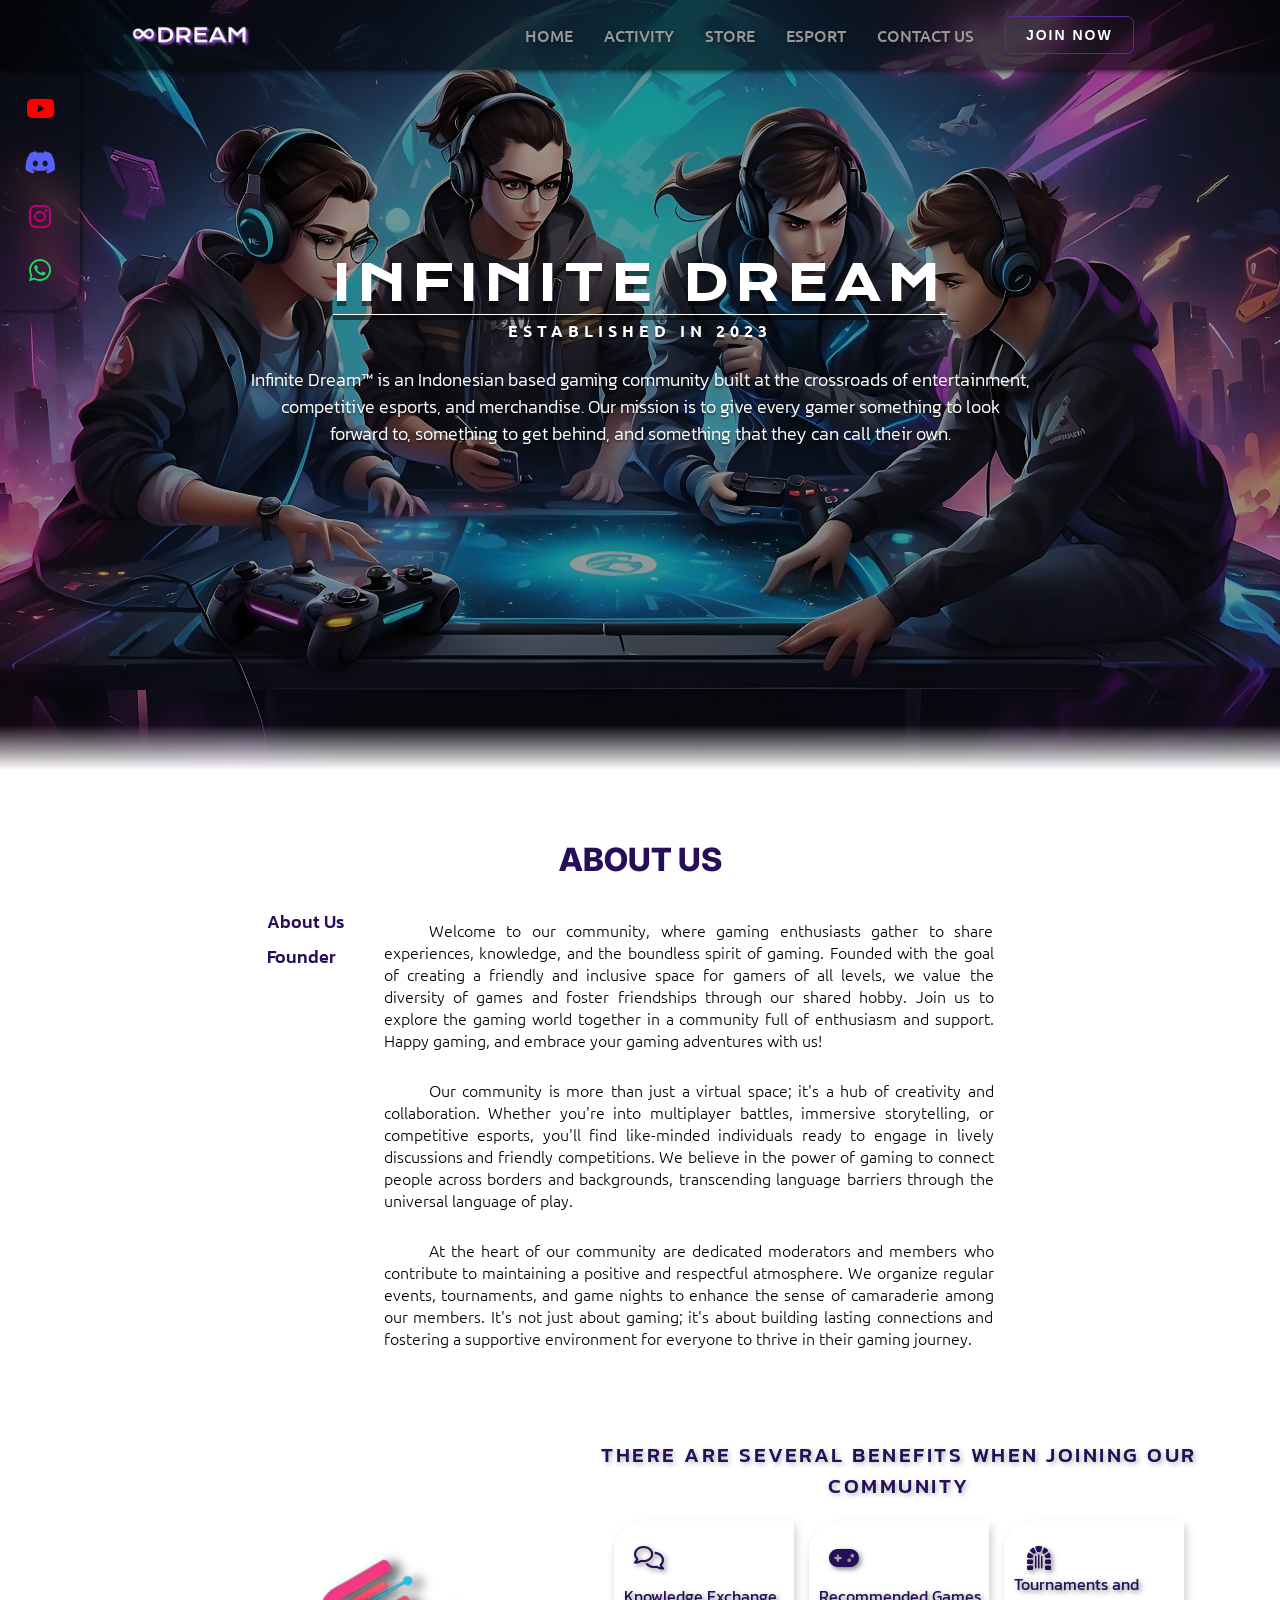
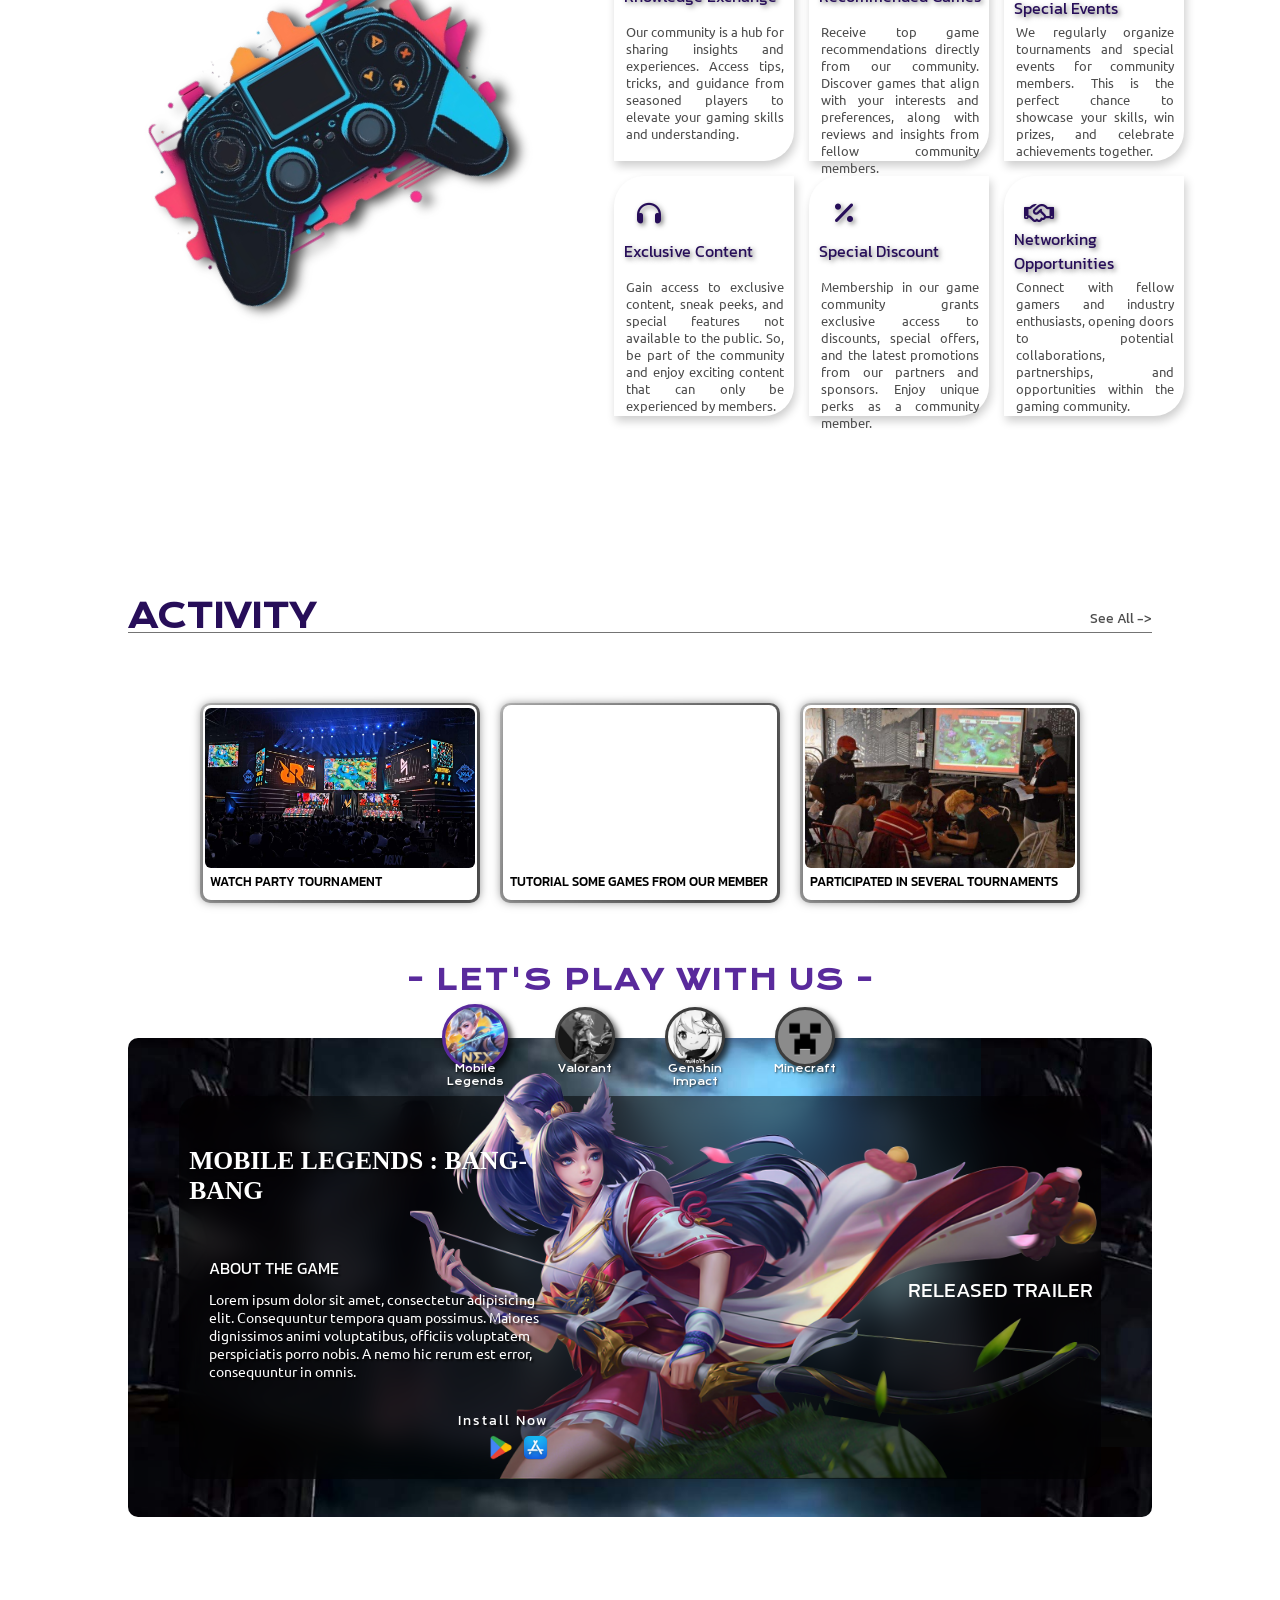
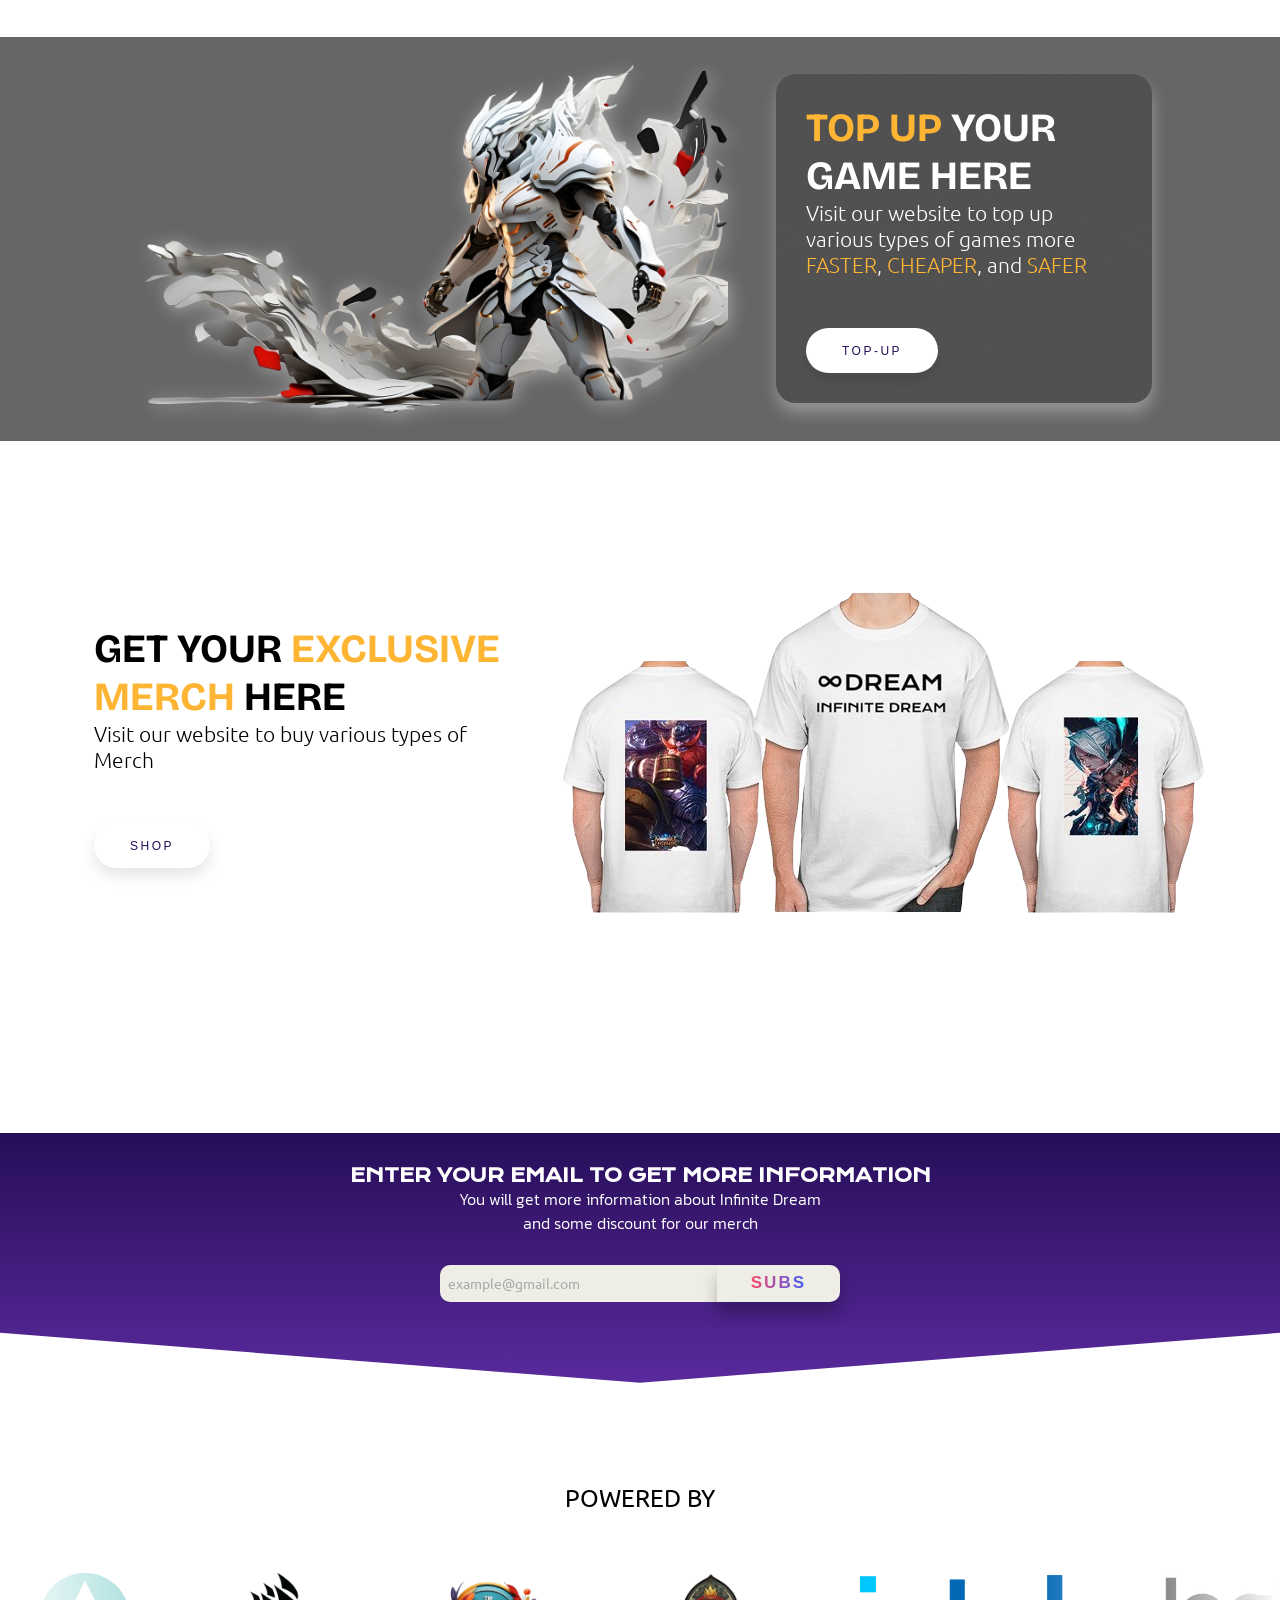
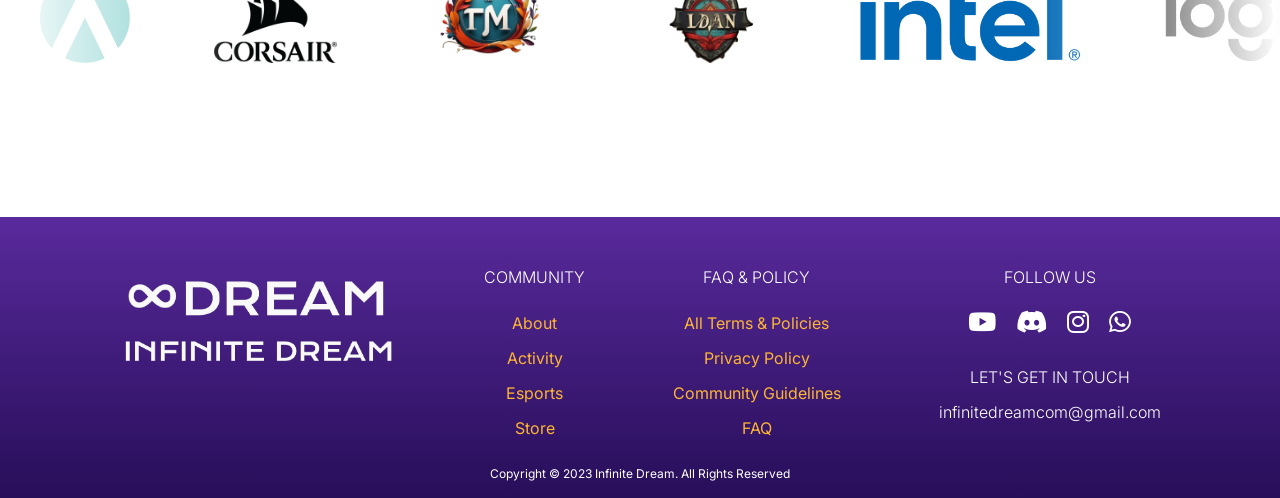
==== index.html @ 652fc118 "Update index.html" ====
<!DOCTYPE html>
<html lang="en">
<head>
    <meta charset="UTF-8">
    <meta name="viewport" content="width=device-width, initial-scale=1.0">
    <title>Infinite Dream</title>

    <!--Css-->
    <link rel="stylesheet" href="2_css/navbar.css">
    <link rel="stylesheet" href="2_css/popup.css">
    <link rel="stylesheet" href="2_css/a_home-about.css">
    <link rel="stylesheet" href="2_css/about-right-2.css">
    <link rel=“stylesheet” type=“text/css” href=”2_css/a_home.css”>
    <link rel="stylesheet" href="/2_css/a_home.css">
    <link rel="stylesheet" href="../2_css/footer.css">
    <link rel="stylesheet" href="../2_css/partners.css">

    <!--Font Google-->
    <link rel="preconnect" href="https://fonts.googleapis.com">
    <link rel="preconnect" href="https://fonts.gstatic.com" crossorigin>
    <link href="https://fonts.googleapis.com/css2?family=Bricolage+Grotesque:opsz,wght@12..96,300;12..96,400;12..96,500;12..96,600;12..96,700;12..96,800&family=Inter:wght@400;500;600;700;800&family=Kanit:wght@300;400;500&family=Krona+One&family=Montserrat:wght@400;700&family=Ubuntu:wght@400;500&display=swap" rel="stylesheet">

    <!--
        font-family: 'Bricolage Grotesque';
        font-family: 'Inter';
        font-family: 'Kanit';
        font-family: 'Krona One';
        font-family: 'Montserrat';
        font-family: 'Ubuntu';
    -->

    <!--Font Awesome (icon)-->
    <link rel="stylesheet" href="https://cdnjs.cloudflare.com/ajax/libs/font-awesome/6.4.2/css/all.min.css">
</head>
<body>
    <div id="home">
        <!--START HEADER-->
        <nav>
            <div class="logo">
                <a href="index.php#content">
                    <img src="../4_img/logo-navbar.png">
                </a>
            </div>

            <ul>
                <li><a href="index.php#content">HOME</a></li>
                <li><a href="../b_activity.php">ACTIVITY</a></li>
                <li><a href="index.php#store">STORE</a></li>
                <li><a href="../c_esport.php">ESPORT</a></li>
                <li><a href="../e_contact-us.php">CONTACT US</a></li>
                <li  id="openPopup"><button>JOIN NOW</button></li>
            </ul>

            <div class="hamburger">
                <span></span>
                <span></span>
                <span></span>
            </div>
        </nav>

        <div id="popup" class="popup">
            <div class="popup-content">
                <span class="close" id="closePopup">&times;</span>
                <h2>COMMUNITY REGISTRATION</h2>
                <form action="whatsapp.php" method="POST">
                    <div class="scrollable-content">
                        <h4>PERSONAL DATA</h4>
                        <label>Full Name</label>
                        <input type="text" id="name" name="full-name" required>
                        <label>Birth Date</label>
                        <input type="date" id="dob" name="dob" required>
                        <label>Phone Number</label>
                        <input type="tel" id="pnum" name="phone-number" pattern="[0-9]{10,12}" placeholder="08123456789" required>
                        <label>Email</label>
                        <input type="email" id="email" name="email" placeholder="example@gmail.com">
                        
                        <button type="submit">Register</button>
                    </div>
                </form>
            </div>
        </div>
        <!--END OF HEADER-->

        <!-- START MAIN CONTENT-->
        <div class="home-content">
            <div class="opacity"></div>
        </div>
        <div class="social-media">
            <a href="#" style="--color: #ff0000">
                <i class="fa-brands fa-youtube"></i>
            </a>
            <a href="#"  style="--color: #5661f5;">
                <i class="fa-brands fa-discord"></i>
            </a>
            <a href="#" style="--color: #c0007a">
                <i class="fa-brands fa-instagram"></i>
            </a>
            <a href="#" style="--color: #25d366">
                <i class="fa-brands fa-whatsapp"></i>
            </a>
        </div>
        
        <div id="content">
            <!--START HOME-->
            <div class="home-content-box">
                <div class="home-text">
                    <h1>INFINITE DREAM</h1>
                    <h3>ESTABLISHED IN 2023</h4>
                    <p>Infinite Dream™ is an Indonesian based gaming community built 
                        at the crossroads of entertainment, competitive esports, and merchandise.
                        Our mission is to give every gamer something to look forward to, 
                        something to get behind, and something that they can call their own.</p>
                </div>
            </div>
            <!--END HOME-->

            <!--START ABOUT-->
            <div class="about-us" id="aboutss">
                <div class="about-us-content">
                    <div class="title-about">
                        <h1>ABOUT US</h1>
                    </div>

                    <div class="about-content">
                        <div class="about-left">
                            <button id="btn-a1">About Us</button>
                            <button id="btn-a2">Founder</button>
                        </div>
                        <div id="about-1" class="about-right-1">
                            <p style="text-indent: 45px;">Welcome to our community, where gaming enthusiasts gather to share experiences, knowledge, and the boundless spirit of gaming. Founded with the goal of creating a friendly and inclusive space for gamers of all levels, we value the diversity of games and foster friendships through our shared hobby. Join us to explore the gaming world together in a community full of enthusiasm and support. Happy gaming, and embrace your gaming adventures with us!</p> <br>
                            <p style="text-indent: 45px;">Our community is more than just a virtual space; it's a hub of creativity and collaboration. Whether you're into multiplayer battles, immersive storytelling, or competitive esports, you'll find like-minded individuals ready to engage in lively discussions and friendly competitions. We believe in the power of gaming to connect people across borders and backgrounds, transcending language barriers through the universal language of play.</p> <br>
                            <p style="text-indent: 45px;">At the heart of our community are dedicated moderators and members who contribute to maintaining a positive and respectful atmosphere. We organize regular events, tournaments, and game nights to enhance the sense of camaraderie among our members. It's not just about gaming; it's about building lasting connections and fostering a supportive environment for everyone to thrive in their gaming journey.</p>
                        </div>
                        <div id="about-2" class="about-right-2">
                            <p>OUR TEAM</p>
                            <div class="about-team">
                                <div class="box box-1" style="--img :url(../4_img/team-1.jpg);" data-text="Fahri"></div> 
                                <div class="box box-2" style="--img :url(../4_img/team-2.jpg);" data-text="Rizdhan"></div> 
                                <div class="box box-3" style="--img :url(../4_img/team-3.jpg);" data-text="Deizra"></div> 
                                <div class="box box-4" style="--img :url(../4_img/team-4.jpg);" data-text="Iqbal"></div> 
                                <div class="box box-5" style="--img :url(../4_img/team-5.jpg);" data-text="Erlangga"></div> 
                            </div>
                            <div class="about-team-responsive">
                                <div class="boxxi" style="--img :url(../4_img/team-1.jpg);"><div>Fahri</div></div> 
                                <div class="boxxi" style="--img :url(../4_img/team-2.jpg);"><div>Rizdhan</div></div> 
                                <div class="boxxi" style="--img :url(../4_img/team-3.jpg);"><div>Deizra</div></div> 
                                <div class="boxxi" style="--img :url(../4_img/team-4.jpg);"><div>Iqbal</div></div> 
                                <div class="boxxi" style="--img :url(../4_img/team-5.jpg);"><div>Erlangga</div></div> 
                            </div>
                        </div>
                    </div>
                </div>
            </div>
            <!--END ABOUT-->

            <!--START BENEFIT-->
            <div class="benefit-content">
                <div class="benefit-content-box">
                    <div class="benefit-img">
                        <img src="../4_img/stick-ps.png" alt="Benefit Vector">
                    </div>
                    <div class="benefit-text">
                        <p class="benefit-title">There are several benefits when joining our community</p>
                        <ul>
                            <li>
                                <div class="benefit-icon">
                                    <i class="fa-regular fa-comments" style="color: #270e59;"></i>
                                    <div><p>Knowledge Exchange</p></div>
                                </div>
                                <p class="explanation">Our community is a hub for sharing insights and experiences. Access tips, tricks, and guidance from seasoned players to elevate your gaming skills and understanding.</p>
                            </li>
                            <li>
                                <div class="benefit-icon">
                                    <i class="fa-solid fa-gamepad" style="color: #270e59;"></i>
                                    <div><p>Recommended Games</p></div>
                                </div>
                                <p class="explanation">Receive top game recommendations directly from our community. Discover games that align with your interests and preferences, along with reviews and insights from fellow community members.</p> 
                            </li>
                            <li>
                                <div class="benefit-icon">
                                    <i class="fa-solid fa-dungeon" style="color: #270e59;"></i>
                                    <div><p>Tournaments and Special Events</p></div>
                                </div>
                                <p class="explanation">We regularly organize tournaments and special events for community members. This is the perfect chance to showcase your skills, win prizes, and celebrate achievements together.</p>
                            </li>
                            <li>
                                <div class="benefit-icon">
                                    <i class="fa-solid fa-headphones" style="color: #270e59;"></i>
                                    <div><p>Exclusive Content</p></div>
                                </div>
                                <p class="explanation">Gain access to exclusive content, sneak peeks, and special features not available to the public. So, be part of the community and enjoy exciting content that can only be experienced by members.</p>
                            </li>
                            <li>
                                <div class="benefit-icon">
                                    <i class="fa-solid fa-percent" style="color: #270e59;"></i>
                                    <div><p>Special Discount</p></div>
                                </div>
                                <p class="explanation">Membership in our game community grants exclusive access to discounts, special offers, and the latest promotions from our partners and sponsors. Enjoy unique perks as a community member.</p>
                            </li>
                            <li>
                                <div class="benefit-icon">
                                    <i class="fa-regular fa-handshake" style="color: #270e59;"></i>
                                    <div><p>Networking Opportunities</p></div>
                                </div>
                                <p class="explanation">Connect with fellow gamers and industry enthusiasts, opening doors to potential collaborations, partnerships, and opportunities within the gaming community.</p>
                            </li>
                        </ul>
                    </div>  
                </div>              
            </div>
            <!--END BENEFIT-->

            <!--START ACTIVITY-->
            <div class="activity-content">
                <div class="activity-content-box">
                    <div class="activity-title">
                        <h4>ACTIVITY</h4>
                        <div><a href="../1_html/b_activity.html">See All -></a></div>
                    </div>
                    <div class="activity-box">
                        <div class="box">
                            <span><img src="../4_img/watch-party.jpg"></span>
                            <div class="box-text"><p>Watch party tournament</p></div>
                        </div>
                        <div class="box">
                            <span><iframe src="https://www.youtube.com/embed/JTyilgjaYtA" title="A YouTube video" frameborder="0" allowfullscreen></iframe></span>
                            <div class="box-text"><p>Tutorial some games from our member</p></div>
                        </div>
                        <div class="box">
                            <span><img src="../4_img/tournament-warkop.jpg"></span>
                            <div class="box-text"><p>participated in several tournaments</p></div>
                        </div>
                    </div>
                </div>
            </div>
            <!--END ACTIVITY-->

            <!--START PLAY-W-US-->
            <div class="lets">
                <h1>- LET'S PLAY WITH US -</h1>
            </div>
            <div class="p-w-u">
                <div class="p-w-u-content">
                    <div class="buttons">
                        <button class="btn" id="btn-1" onclick="toggleFilter(1)"></button>
                        <button class="btn" id="btn-2" onclick="toggleFilter(2)"></button>
                        <button class="btn" id="btn-3" onclick="toggleFilter(3)"></button>
                        <button class="btn" id="btn-4" onclick="toggleFilter(4)"></button>
                    </div>
                    <div class="buttons2">
                        <p>Mobile Legends</p>
                        <p>Valorant</p>
                        <p>Genshin Impact</p>
                        <p>Minecraft</p>
                    </div>

                    <div class="content">
                        <div class="div-1" id="div-1">
                            <div class="game-content">
                                <div class="left">
                                    <h2>MOBILE LEGENDS : BANG-BANG</h2>
                                    <p class="about">ABOUT THE GAME</p>
                                    <p>Lorem ipsum dolor sit amet, consectetur adipisicing elit. Consequuntur tempora quam possimus. Maiores dignissimos animi voluptatibus, officiis voluptatem perspiciatis porro nobis. A nemo hic rerum est error, consequuntur in omnis.</p>
                                    <div class="install">
                                        <p>Install Now</p>
                                        <div>
                                            <a href="#"><img src="../4_img/games/play-store.png" width="25px"></a>
                                            <a href="#"><img src="../4_img/games/app-store.png" width="25px"></a>
                                        </div>
                                    </div>
                                </div>
                                <div class="middle"><img src="../4_img/games/Miya.png" width="690px"></div>
                                <div class="right">
                                    <p align="right">RELEASED TRAILER</p>
                                    <iframe src="https://www.youtube.com/embed/-hV3ZaBKRsM" width="280px" height="160px" title="Way of the Outlaw | Ixia | New Hero Ixia's Cinematic Trailer | Mobile Legends: Bang Bang" frameborder="0" allowfullscreen></iframe>
                                </div>
                            </div>
                        </div>
                        <div class="div-2" id="div-2">
                            <div class="game-content">
                                <div class="left">
                                    <h2>VALORANT</h2>
                                    <p class="about">ABOUT THE GAME</p>
                                    <p>Lorem ipsum dolor sit amet, consectetur adipisicing elit. Consequuntur tempora quam possimus. Maiores dignissimos animi voluptatibus, officiis voluptatem perspiciatis porro nobis. A nemo hic rerum est error, consequuntur in omnis.</p>
                                    <div class="install">
                                        <p>Install Now</p>
                                        <div>
                                            <a href="#"><img src="../4_img/games/windows.png" width="25px"></a>
                                        </div>
                                    </div>
                                </div>
                                <div class="middle"><img src="../4_img/games/Jett.png" width="730px"></div>
                                <div class="right">
                                    <p align="right">RELEASED TRAILER</p>
                                    <iframe src="https://www.youtube.com/embed/u5SLW6SkR7I" width="280" height="160" title="VALORANT ARES21 RETAKE30 16x9 30 en US MASTER FINAL IND" frameborder="0" allowfullscreen></iframe>
                                </div>
                            </div>
                        </div>
                        <div class="div-3" id="div-3">
                            <div class="game-content">
                                <div class="left">
                                    <h2>GENSHIN IMPACT</h2>
                                    <p class="about">ABOUT THE GAME</p>
                                    <p>Lorem ipsum dolor sit amet, consectetur adipisicing elit. Consequuntur tempora quam possimus. Maiores dignissimos animi voluptatibus, officiis voluptatem perspiciatis porro nobis. A nemo hic rerum est error, consequuntur in omnis.</p>
                                    <div class="install">
                                        <p>Install Now</p>
                                        <div>
                                            <a href="#"><img src="../4_img/games/windows.png" width="25px"></a>
                                            <a href="#"><img src="../4_img/games/play-store.png" width="25px"></a>
                                            <a href="#"><img src="../4_img/games/app-store.png" width="25px"></a>
                                        </div>
                                    </div>
                                </div>
                                <div class="middle"><img src="../4_img/games/Aether-Lumine.png" width="870px"></div>
                                <div class="right">
                                    <p align="right">RELEASED TRAILER</p>
                                    <iframe src="https://www.youtube.com/embed/TAlKhARUcoY" width="280" height="160" title="A YouTube video" frameborder="0" allowfullscreen></iframe>
                                </div>
                            </div>
                        </div>
                        <div class="div-4" id="div-4">
                            <div class="game-content">
                                <div class="left">
                                    <h2>MINECRAFT</h2>
                                    <p class="about">ABOUT THE GAME</p>
                                    <p>Lorem ipsum dolor sit amet, consectetur adipisicing elit. Consequuntur tempora quam possimus. Maiores dignissimos animi voluptatibus, officiis voluptatem perspiciatis porro nobis. A nemo hic rerum est error, consequuntur in omnis.</p>
                                    <div class="install">
                                        <p>Install Now</p>
                                        <div>
                                            <a href="#"><img src="../4_img/games/windows.png" width="25px"></a>
                                            <a href="#"><img src="../4_img/games/play-store.png" width="25px"></a>
                                            <a href="#"><img src="../4_img/games/app-store.png" width="25px"></a>
                                        </div>
                                    </div>
                                </div>
                                <div class="middle"><img src="../4_img/games/Steve.png" width="480px"></div>
                                <div class="right">
                                    <p align="right">RELEASED TRAILER</p>
                                    <iframe src="https://www.youtube.com/embed/Rla3FUlxJdE" width="280" height="160" title="A YouTube video" frameborder="0" allowfullscreen></iframe>
                                </div>
                            </div>
                        </div>
                    </div>
                </div>
            </div>
            <!--END PLAY-W-US-->

            <div id="store">
                <!--START TOPUP-->
                <section class="topup">
                    <div class="topup-opacity">
                        <div class="topup-img">
                            <img src="../4_img/top-up-back.png">
                        </div>
                        <div class="topup-content">
                            <div class="topup-text">
                                <h2><span>TOP UP</span> YOUR GAME HERE</h2>
                                <p>Visit our website to top up various types of games more <span>FASTER</span>, <span>CHEAPER</span>, and <span>SAFER</span></p>
                            </div>
                            <div class="buttons">
                                <a href="../topup/logintopup.php"><button>TOP-UP</button></a>
                            </div>
                        </div>
                    </div>
                </section>
                <!--END TOPUP-->
    
    
                <!--START SHOP-->
                <section class="merch-shop">
                    <div class="merch-content">
                        <div class="merch-text">
                            <h2>GET YOUR <span>EXCLUSIVE MERCH</span> HERE</h2>
                            <p>Visit our website to buy various types of Merch</p>
                        </div>
                        <div class="buttons">
                            <a href="../shop/merch.html"><button>SHOP</button></a>
                        </div>
                    </div>
                    <div class="merch-img">
                        <img class="a" src="../4_img/merch-img.png">
                    </div>
                </section>
                <!--END SHOP-->
            </div>


            <!--START SUBSCRIPTION-->
            <div class="subs-content">
                <div class="subs-back"></div>
                <div class="subs-content-box">
                    <h3>ENTER YOUR EMAIL TO GET MORE INFORMATION</h3>
                    <p>You will get more information about Infinite Dream</p>
                    <p>and some discount for our merch</p>
                    <div class="input">
                        <form action="/uas_wp7/subs/kirim.php" method="POST">
                        <div class="input-group">
                            <input placeholder="example@gmail.com" type="email" id="input-field" name="email">
                            <button class="submit-button" name="subscribe" href="#input-field" type="submit"><span>SUBS</span></button>
                        </div>
                        </form>
                    </div>
                </div>
            </div>
            <script>
                if (window.history.replaceState) {
                    window.history.replaceState(null, null, window.location.href);
                }
            </script>
            <!--END SUBSCRIPTION-->

            <!-- START PARTNERS -->
            <div class="partners">
                <h2>Powered by</h2>
            </div>
            <div class="logos">
                <div class="logos-slide">
                    <img src="../4_img/partners/aimlab_logo.png">
                    <img src="../4_img/partners/corsair_logo.png">
                    <img src="../4_img/partners/fahri_logo.png">
                    <img src="../4_img/partners/dhan_logo.png">
                    <img src="../4_img/partners/intel_logo.png">
                    <img src="../4_img/partners/logitech_logo.png">
                    <img src="../4_img/partners/mrbeast_logo.png">
                    <img src="../4_img/partners/nintendo_logo.png">
                    <img src="../4_img/partners/primegaming_logo.png">
                    <img src="../4_img/partners/razer_logo.png">
                    <img src="../4_img/partners/fantech_logo.png">
                    <img src="../4_img/partners/rexus_logo.png">
                    <img src="../4_img/partners/mountaindew.png">
                </div>
                <div class="logos-slide">
                    <img src="../4_img/partners/aimlab_logo.png">
                    <img src="../4_img/partners/corsair_logo.png">
                    <img src="../4_img/partners/fahri_logo.png">
                    <img src="../4_img/partners/dhan_logo.png">
                    <img src="../4_img/partners/intel_logo.png">
                    <img src="../4_img/partners/logitech_logo.png">
                    <img src="../4_img/partners/mrbeast_logo.png">
                    <img src="../4_img/partners/nintendo_logo.png">
                    <img src="../4_img/partners/primegaming_logo.png">
                    <img src="../4_img/partners/razer_logo.png">
                    <img src="../4_img/partners/fantech_logo.png">
                    <img src="../4_img/partners/rexus_logo.png">
                    <img src="../4_img/partners/mountaindew.png">
                </div>
            </div>
            <!--END PARTNERS -->

        </div>
        <!--END MAIN CONTENT-->

        <!--START FOOTER-->
        <footer>
            <div class="container">
                <div class="logo-footer">
                    <img src="../4_img/logo-footer.png" alt="logo-footer">
                </div>
                <div class="footer-content">
                    <h3>Community</h3>
                    <ul class="list">
                        <li><a href="a_home.php#aboutss">About</a></li>
                        <li><a href="b_activity.php">Activity</a></li>
                        <li><a href="c_esport.php">Esports</a></li>
                        <li><a href="a_home.php#store">Store</a></li>
                    </ul>
                </div>
                <div class="footer-content">
                    <h3>FAQ & Policy</h3>
                    <ul class="list">
                        <li><a href="../1_html/policies.php#">All Terms & Policies</a></li>
                        <li><a href="../1_html/policies.php#privacy-policy">Privacy Policy</a></li>
                        <li><a href="../1_html/policies.php#comgd">Community Guidelines</a></li>
                        <li><a href="../1_html/policies.php#faq">FAQ</a></li>
                    </ul>
                </div>
                <div class="footer-social">
                    <div class="footer-content">
                        <h3>Follow Us</h3>
                        <ul class="social-icons">
                            <li class="yt"><a href=""><i class="fab fa-youtube"></i></a></li>
                            <li class="discord"><a href=""><i class="fab fa-discord"></i></a></li>
                            <li class="instagram"><a href=""><i class="fab fa-instagram"></i></a></li>
                            <li class="whatsapp"><a href=""><i class="fab fa-whatsapp" ></i></a></li>
                        </ul>
                        
                    </div>
                    <div class="footer-content">
                        <div class="contacts">
                            <h3>LET'S GET IN TOUCH</h3>
                            <p>infinitedreamcom@gmail.com</p>
                        </div>
                    </div>
                </div>
            </div>
            <div class="bottom-bar">
                <p>Copyright &copy; 2023 Infinite Dream. All Rights Reserved</p>
            </div>
        </footer>
        <!--END FOOTER-->
    </div>
    <script src="../3_js/script.js"></script>
</body>
</html>
---- 2_css/navbar.css ----
:root{
    --basePurple :#270e59;
    --primaryPurple: #592a9c;
    --secondaryPurple:#964adb;
}

nav{
    display: flex;
    position: fixed;
    left: 0px;
    top: 0px;
    width: 100%;
    height: 70px;
    align-items: center;
    justify-content: space-around;
    box-shadow: 2px 2px 4px rgba(0, 0, 0, 0.5);
    z-index: 3;
}

nav::before{
    content: '';
    position: absolute;
    top: 0;
    left: 0;
    width: 100%;
    height: 100%;
    backdrop-filter: blur(50px);
    background-color: rgba(0, 0, 0, 0.5);
    z-index: -1;
}

.logo{
    filter: drop-shadow(2px 2px 1px rgba(150, 74, 219, 1));
    transition: 0.5s all;
}
.logo img{
    height: 20px;
    display: flex;
    /*changing black png image to another color using "https://codepen.io/sosuke/pen/Pjoqqp" */
    filter: invert(100%) sepia(0%) saturate(7498%) hue-rotate(187deg) brightness(97%) contrast(101%);
    transition: 0.5s ease-in-out;
}
.logo img:hover{
    scale: 115%;
    filter: invert(49%) sepia(42%) saturate(3627%) hue-rotate(237deg) brightness(100%) contrast(87%);
    transition: 0.8s all;
}
.logo:hover{
    filter: drop-shadow(0 0 3px var(--primaryPurple));
    transition: 0.8s all;
}

nav ul{
    width: 50%;
    display: flex;
    justify-content: space-around;
    align-items: center;
    list-style: none;
    padding: 0;
    font-family: 'Ubuntu', sans-serif;
    font-weight: 500;
    backdrop-filter: blur(5px);
}

nav li a{
    font-size: 1rem;
    color: #9a9898;
    text-decoration: none;
    text-shadow: 2px 2px 4px rgba(0, 0, 0, 0.3);
    transition: all .3s ease;
}

nav li a:hover{
    color: #fff;
    text-decoration: underline;
    text-underline-offset: 20px;
    text-shadow: 1px 1px 4px rgba(0, 0, 0, 1);
}

/* https://uiverse.io/mrhyddenn/stale-cheetah-42 */
#openPopup button {
    position: relative;
    padding: 10px 20px;
    border-radius: 7px;
    border: 1px solid var(--primaryPurple);
    font-size: 14px;
    text-transform: uppercase;
    font-weight: 600;
    letter-spacing: 2px;
    background: transparent;
    color: #fff;
    overflow: hidden;
    box-shadow: 0 0 0 0 transparent;
    -webkit-transition: all 0.2s ease-in;
    -moz-transition: all 0.2s ease-in;
    transition: all 0.2s ease-in;
}
  
#openPopup button:hover {
    background: var(--primaryPurple);
    box-shadow: 0 0 15px 3px var(--secondaryPurple);
    -webkit-transition: all 0.2s ease-out;
    -moz-transition: all 0.2s ease-out;
    transition: all 0.2s ease-out;
}
  
#openPopup button:hover::before {
    -webkit-animation: sh02 0.5s 0s linear;
    -moz-animation: sh02 0.5s 0s linear;
    animation: sh02 0.5s 0s linear;
}
  
#openPopup button::before {
    content: '';
    display: block;
    width: 0px;
    height: 86%;
    position: absolute;
    top: 7%;
    left: 0%;
    opacity: 0;
    background: #fff;
    box-shadow: 0 0 50px 30px #fff;
    -webkit-transform: skewX(-20deg);
    -moz-transform: skewX(-20deg);
    -ms-transform: skewX(-20deg);
    -o-transform: skewX(-20deg);
    transform: skewX(-20deg);
}
  
@keyframes sh02 {
    from {
      opacity: 0;
      left: 0%;
    }
  
    50% {
      opacity: 1;
    }
  
    to {
      opacity: 0;
      left: 100%;
    }
}

#openPopup button:active {
    box-shadow: 0 0 0 0 transparent;
    -webkit-transition: box-shadow 0.2s ease-in;
    -moz-transition: box-shadow 0.2s ease-in;
    transition: box-shadow 0.2s ease-in;
}
  

.hamburger{
    height: 20px;
    display: none;
    flex-direction: column;
    justify-content: space-between;
    position: relative;
}

.hamburger span{
    display: block;
    width: 28px;
    height: 4px;
    background-color: #fff;
    box-shadow: 1px 1px 4px rgba(0, 0, 0, 1);
    border-radius: 25px;
    transition: .3s ease;
}

.hamburger.active span:nth-child(1){
    transform:rotate(45deg) translateX(11px);
}
.hamburger.active span:nth-child(2){
    opacity: 0;
}
.hamburger.active span:nth-child(3){
    transform:rotate(-45deg) translateX(11px);
    box-shadow: 0 1px 4px rgba(0, 0, 0, 1);
}




/*RESPONSIVE MEDIA*/

/*1024px media*/
@media screen and (max-width:1024px) {
    .hamburger{
        display: flex;
    }

    nav ul{
        position: fixed;
        right: 0;
        top: 55px;
        width: 100%;
        height: 50vh;
        background-color: rgba(0,0,0,0.3);
        box-shadow: 2px 2px 4px rgba(0, 0, 0, 1);
        justify-content: space-evenly;
        flex-direction: column;
        transform: translateY(-100vh);
        transition: all 0.3s;
    }

    nav ul.slide{
        transform: translateY(0);
    }
}
---- 2_css/popup.css ----
:root{
    --basePurple :#270e59;
    --primaryPurple: #592a9c;
    --secondaryPurple:#964adb;
}

.popup {
    display: none;
    position: fixed;
    top: 0;
    left: 0;
    width: 100%;
    height: 100%;
    background: rgba(0, 0, 0, 0.5);
    backdrop-filter: blur(2px);
    z-index: 3;
    font-family: 'Ubuntu', sans-serif;
}

.popup-content h2{
    margin-left: 20px;
    font-family:'Krona One', sans-serif;
    border-bottom: 2px solid var(--primaryPurple);
    font-size: 1.3rem;
    width: fit-content;
}

.scrollable-content{
    margin-top: -10px ;
    padding: 0 20px;
    overflow-y:auto;
    max-height: 90%;
    display: flex;
    flex-direction: column;
}

.scrollable-content h4{
    margin-top: 15px;
}

.popup-content {
    position: absolute;
    top: 50%;
    left: 50%;
    transform: translate(-50%, -50%);
    background: #fff;
    padding: 20px;
    width: 450px;
    overflow-y:hidden;
    box-sizing: border-box;
    box-shadow: 0 20px 30px rgba(0,0,0,0.5);
    border-radius: 10px;
}

.scrollable-content label{
    margin-top: 15px;
    margin-bottom: 2px;
    margin-left: 10px;
    font-size: 0.9rem;
    color: rgba(0,0,0,0.8);
    font-family: 'Ubuntu', sans-serif;
}

.scrollable-content input{
    border: none;
    outline: none;
    border-radius: 15px;
    padding: 1em;
    background-color: #ccc;
    box-shadow: inset 2px 5px 10px rgba(0,0,0,0.3);
    transition: 300ms ease-in-out;
    font-weight: 200;
    font-family:'Kanit', sans-serif;

}

.scrollable-content input:focus{
    background-color: white;
    transform: scale(1.05);
    box-shadow: 13px 13px 100px #969696,
               -13px -13px 100px #ffffff;
}

.scrollable-content button {
    position: relative;
    margin: 30px 0 10px 0;
    padding: 10px 20px;
    border-radius: 7px;
    border: 2px solid var(--primaryPurple);
    font-size: 14px;
    text-transform: uppercase;
    font-weight: 600;
    letter-spacing: 2px;
    background: transparent;
    color: var(--basePurple);
    overflow: hidden;
    box-shadow: 0 0 0 0 transparent;
    -webkit-transition: all 0.2s ease-in;
    -moz-transition: all 0.2s ease-in;
    transition: all 0.2s ease-in;
}
  
.scrollable-content button:hover {
    color: #fff;
    background: var(--primaryPurple);
    box-shadow: 0 0 15px 3px var(--secondaryPurple);
    -webkit-transition: all 0.2s ease-out;
    -moz-transition: all 0.2s ease-out;
    transition: all 0.2s ease-out;
}
  
.scrollable-content button:hover::before {
    -webkit-animation: sh02 0.5s 0s linear;
    -moz-animation: sh02 0.5s 0s linear;
    animation: sh02 0.5s 0s linear;
}
  
.scrollable-content button::before {
    content: '';
    display: block;
    width: 0px;
    height: 86%;
    position: absolute;
    top: 7%;
    left: 0%;
    opacity: 0;
    background: #fff;
    box-shadow: 0 0 50px 30px #fff;
    -webkit-transform: skewX(-20deg);
    -moz-transform: skewX(-20deg);
    -ms-transform: skewX(-20deg);
    -o-transform: skewX(-20deg);
    transform: skewX(-20deg);
}
  
@keyframes sh02 {
    from {
      opacity: 0;
      left: 0%;
    }
  
    50% {
      opacity: 1;
    }
  
    to {
      opacity: 0;
      left: 100%;
    }
}

.close {
    position: absolute;
    top: 10px;
    right: 10px;
    font-size: 20px;
    cursor: pointer;
}
  
    
    /*CUSTOM SCROLLBAR
    .class_name::-webkit-scrollbar{
        width: 0.5vw;  
    }
    .class_name::-webkit-scrollbar-track{
        background-color: #f1f1f1;
        border-radius: 20px;
    }
    .class_name::-webkit-scrollbar-thumb{
        background-color: #c1c1c1;
        border-radius: 20px;
    }
    .class_name::-webkit-scrollbar-thumb:hover{
        background-color: #b1b1b1;
        border-radius: 20px;
    }*/



    /*RESPONSIVE MEDIA*/

/*600px Media*/
@media screen and (max-width:600px) {

    h2{
        font-size: 1.17rem;
    }

    .popup-content{
        width: 420px;
    }
    
}
---- 2_css/a_home-about.css ----
.about-us{
    position: relative;
    display: flex;
    flex-direction: column;
    height: 100%;
    border-radius: 20px;
    backdrop-filter: blur(0px);
    padding: 40px;
    justify-content: center;
    align-items: center;
    margin-top: 100px;
    margin-bottom: -170px;
}

.about-us-content{
    width: fit-content;
    height: 100%;
}

.about-content{
    display: flex;
    flex-direction: row; 
    height: 100%;
}

.about-left{
    display: flex;
    flex-direction: column;
    gap: 10px;
    padding-top: 10px;
    padding-right: 20px;
}

.about-right-1{
    position: relative;
    display: block;
    width: 650px;
    padding: 20px; 
    padding-top: 10px;
}

.about-right-2{
    display: none;
}

.about-left button{
    border: 0;
    background-color: rgba(0,0,0,0);
    color: var(--basePurple);
    text-align: left;
    transition: 1s all;
    height: 25px;
    font-family: 'Kanit';
    font-weight: 500;
    font-size: 1.1rem;
}
.about-left button:hover{
    transition: 1s all;
    border-bottom: 1px solid Orange;
}

.about-us h1{
    color: var(--basePurple);
    font-family: 'Inter';
    font-weight: 800;
    margin-bottom: 20px;
    text-align: center;
}
.about-us p{
    color: black;
    font-family: 'Ubuntu';
    font-weight: 300;
    font-size: 1rem;
    text-align: justify;
    margin-top: 10px;
}

.about-right-2 p{
    color: var(--basePurple);
    font-family: 'Bricolage Grotesque';
    font-weight: 800;
    margin-bottom: 10px;
    font-size: 1.3rem;
}

/*RESPONSIVE MEDIA*/

@media (max-width: 990px){
    .about-content{
        flex-direction: column;
    }
    .about-left{
        align-items: center;
    }
}

@media (max-width: 790px){
    .about-right-1{
        width: 100%;
    }


    .about-team{
        display: none !important;
    }

    .about-team-responsive{
        display: flex !important;
    }
}
---- 2_css/about-right-2.css ----
.about-team{
    position: relative;
    display: grid;
    grid-template-columns: 1fr 1fr 1fr 1fr 1fr;
    gap: 1rem;
    width: 650px;
    height: 350px;
    aspect-ratio: 3/2;
    /*aspect-ratio: 4/3; pilihan laih untuk saat di hover*/
    transition: all 400ms;
}

.about-team-responsive{
    display: none;
    flex-wrap: wrap;
    flex-direction: row;
    gap: 20px;
    padding: 0 30px;
    justify-content: center;
    align-items: center;
    width: auto;
}

.boxxi{
    width: 100px;
    height: 100px;
    background: var(--img);
    background-size: cover;
    background-position: center;
    margin-top: 5px;
}

.boxxi div{
    margin-top: 100px;
    text-align: center;
    font-family: 'Kanit';
}



.about-team .box{
    position: relative;
    background: var(--img);
    background-size: cover;
    background-position: center;
    transition: all 400ms;
    display: flex;
    justify-content: center;
    align-items: center;
}

.about-team .box::after{
    content: attr(data-text);
    position: absolute;
    bottom: 20px;
    background-color: #000;
    color: #fff;
    padding: 10px 10px 10px 14px;
    letter-spacing: 4px;
    text-transform: uppercase;
    transform: translateY(25px);
    opacity: 0;
    transition: all 300ms;
    border-radius: 10px;
}

.about-team:hover .box{
    filter: grayscale(100%) opacity(90%);
}

.about-team .box:hover::after{
    transform: translateY(0);
    opacity: 1;
    transition-delay: 200ms;
}

.about-team .box:hover{
    filter: grayscale(0%) opacity(100%);
}

.about-team:has(.box-1:hover){
    grid-template-columns: 3fr 1fr 1fr 1fr 1fr;
}

.about-team:has(.box-2:hover){
    grid-template-columns: 1fr 3fr 1fr 1fr 1fr;
}

.about-team:has(.box-3:hover){
    grid-template-columns: 1fr 1fr 3fr 1fr 1fr;
}

.about-team:has(.box-4:hover){
    grid-template-columns: 1fr 1fr 1fr 3fr 1fr;
}

.about-team:has(.box-5:hover){
    grid-template-columns: 1fr 1fr 1fr 1fr 3fr;
}
---- 2_css/a_home.css ----
:root{
    --basePurple :#270e59;
    --primaryPurple: #592a9c;
    --secondaryPurple:#964adb;
    --thirdPurple: #ad69ed;
}
*{
    padding: 0;
    margin: 0;
    box-sizing: border-box;
    list-style: none;
    text-decoration: none;
}
html{
    scroll-behavior: smooth;
    scroll-padding-top: 200px;
}

.home-content{
    position: absolute;
    left: 0;
    top: -40px;
    height: 900px;
    width: 100%;
    background-image: url(../4_img/background-home.jpg);
    background-size: cover;
    background-repeat: no-repeat;
    background-position: center;
    background-position-y: -70px ;
    display: flex;
    justify-content: center;
    align-items: center;
    z-index: 0;
}.opacity{
    position: absolute;
    width: 100%;
    height: 900px;
    z-index: -1;
    /* cssgradient.io */
    background: -webkit-gradient(linear, left top, left bottom, color-stop(85%,rgba(0,0,0,0.4)), color-stop(90%,rgba(255,255,255,1)));
}
#content {
    min-height: 100vh;
    height: 100%;
    position: relative;
    align-items: center;
    left: 0;
    margin: 0;
    padding: 0;
}
.home-content-box{
    position: relative;
    display: flex;
    height: 700px;
    border-radius: 20px;
    backdrop-filter: blur(0px);
    padding: 40px;
}
.home-text{
    text-align: center;
    justify-content: center;
    align-items: center;
    display: flex;
    flex-direction: column;
    color: #fff;
    pointer-events: none;
}
.home-text h1{
    font-family: 'Krona One'; 
    border-bottom: 1px solid; 
    width: fit-content;
    font-size: 3rem;
    letter-spacing: 8px;
    box-shadow: 0 5px 0 rgba(0, 0, 0, 0.5);
    text-shadow: 0 5px 0 rgba(0, 0, 0, 0.5);
}
.home-text h3{
    font-family: 'Ubuntu'; 
    margin-top: 5px;
    font-size: 1rem;
    letter-spacing: 5px;
    text-shadow: 0 3px 0 rgba(0, 0, 0, 0.5);
}
.home-text p{
    font-family: 'Kanit';
    font-weight: 300;
    font-size: 1.15rem;
    width: fit-content;
    margin-top: 25px;
    text-shadow: 0 2px 2px rgba(0, 0, 0, 0.5);
    width: 65%;
}

.social-media{
    position: absolute;
    width: 80px;
    height: 240px;
    left: 0;
    margin-top: 70px;
    border-bottom-right-radius: 30px;
    display: flex;
    flex-direction: column;
    align-items: center;
    justify-content: center;    
    backdrop-filter: blur(16px);
    box-shadow: 3px 3px 2px rgba(0, 0, 0, 0.3);
    z-index: 1;
}
.social-media a{
    margin: 2px 15px;
    border-radius: 50%;
    box-sizing: border-box;
    background: #fff;
    width: 50px;
    height: 50px;
    display: flex;
    justify-content: center;
    align-items: center;
    text-decoration: none;
    transition: 0.5s;
    background: rgba(0, 0, 0, 0);
    color: var(--color);
    font-size: 1.6rem;
}
.social-media a:hover{
    background: var(--color);
    color: white;
    box-shadow: 0 0 5px var(--color),
        0 0 25px var(--color),
        0 0 50px var(--color),
        0 0 200px var(--color);

}

.benefit-content{
    position: relative;
    margin-top: 200px;
    display: flex;
    width: 100%;
    left: 0;
    justify-content: center;
}
.benefit-content-box{
    justify-content: center;
    align-items: center;
    display: flex;
    flex-wrap: wrap;
    flex-direction: row;
    width: 90%;
}
.benefit-img img{
    scale: 70%;
    transform: rotate(-30deg);
    filter: drop-shadow(10px 10px 8px rgba(0, 0, 0, 0.7));
}
.benefit-img{
    width: 45%;
    display: flex;
    justify-content: center;
    align-items: center;
}
.benefit-text{
    font-family: 'Ubuntu';
    width: 55%;
    display: flex;
    flex-direction: column;
    align-items: center;
}
.benefit-title{
    width: 100%;
    margin-bottom: 20px;
    font-family: 'Kanit';
    font-weight: 500;
    text-transform: uppercase;
    letter-spacing: 2.5px;
    font-size: 1.3rem;
    text-align: center;
    color: var(--basePurple);
    text-shadow: 2px 2px 5px rgba(0, 0, 0, 0.3);
}
.benefit-text ul{
    display: flex;
    flex-direction: row;
    flex-wrap: wrap;
    justify-content: center;
    margin: 0; 
    padding: 0;
    width: 600px;
    gap: 15px;
}
.benefit-text li{
    height: 240px;
    width: 180px;
    padding: 10px;
    display: flex;
    flex-direction: column;
    align-items: start;
    border-top-left-radius: 30px;
    border-bottom-right-radius: 30px;
    background-color: #fff;
    box-shadow: 2px 5px 10px rgba(0, 0, 0, 0.2);
    transition: all 0.3s;
}
.benefit-text li:hover{
    transition: all 0.6s;
    scale: 105%;
}
.benefit-icon{
    font-size: 1rem;
    display: flex;
    flex-direction: column;
    color: var(--basePurple);
    text-shadow: 2px 2px 5px rgba(0, 0, 0, 0.5);
}
.benefit-icon i{
    text-align: center;
    font-size: 1.5rem;
    width: 40px;
    height: 40px;
    padding-left: 10px;
    padding-top: 15px;
}
.benefit-icon p{
    margin: 0;
    width: 180px;
    font-family: 'Kanit';
    font-size: 1rem;
    pointer-events: none ;
}
.benefit-icon div{
    height: 50px;
    display: flex;
    align-items: center;

}
.benefit-text .explanation{
    margin-top: 2px;
    padding-left: 2px;
    text-align: justify;
    font-size: 0.8rem;
    color: #4d4d4d;
    pointer-events: none ;
}

.activity-content{
    position: relative;
    margin-top: 180px;
    display: flex;
    width: 100%;
    left: 0;
    justify-content: center;
}
.activity-content-box{
    width: 80%;
    display: flex;
    flex-direction: column;
    position: relative;
}
.activity-title{
    display: flex;
    flex-direction: row;
    height: 2.3rem;
    justify-content: space-between;
    border-bottom: 0.8px solid #747474;
}
.activity-title h4{
    font-size: 2rem;
    font-family: 'Krona One';
    color: var(--basePurple);
}
.activity-title div{
    display: flex;
    align-items: end;
    height: 2rem;
    background-color: #fff;
    transition: 0.3s all;
}
.activity-title div a{
    font-size: 0.85em;
    font-family: 'Kanit';
    color: #4d4d4d;
    text-decoration: none;
    transition: 0.3s all;
}
.activity-title a:hover{
    color: var(--primaryPurple);
    transform: translateX(3px);
}
.activity-box{
    display: flex;
    flex-direction: row;
    flex-wrap: wrap;
    justify-content: center;
    margin-top: 60px;
}
.activity-box .box{
    margin: 10px;
    padding: 5px;
    border-radius: 10px;
    width: 280px;
    height: 200px;
    background: rgb(255, 0, 179);
    background: linear-gradient(120deg, #7775  0%, #0009 80%);
    transition: 0.3s ease;
    filter: drop-shadow(0px 0px 5px rgba(0, 0, 0, 0.5));
}
.activity-box .box:after{
    content: '';
    background-color: #fff;
    position: absolute;
    z-index: -1;
    transition: 0.3s ease;
    height: 97.5%;
    width: 98%;
    top: 1%;
    left: 1%;
    border-radius: 8px;
}
.activity-box .box:hover{
    filter: drop-shadow(2px 2px 10px rgba(0,0,0,0.5));
    scale: 105%;
}
.activity-box iframe{
    width: 270px;
    height: 160px;
    border-radius: 6px;
}
.activity-box img{
    width: 270px;
    height: 160px;
    border-radius: 6px;
}
.activity-box .box-text{
    display: flex;
    align-items: start;
    height: 40px;
}
.activity-box .box-text p{
    display: flex;
    width: 280px;
    padding: 0 5px;
    margin: 0;
    font-size: 0.8rem;
    font-family: 'Kanit';
    font-weight: 500;
    text-transform: uppercase;
}

.lets{
    position: relative;
    width: 100%;
    margin-top: 50px;
    display: flex;
    justify-content: center;
}
.lets h1{
    color: var(--primaryPurple);
    font-family: 'Krona One';
    font-size: 1.7rem;
    letter-spacing: 2px;
}
.p-w-u{
    position: relative;
    margin-top: 50px;
    display: flex;
    width: 100%;
    left: 0;
    justify-content: center;
}
.p-w-u-content{
    margin-top: -40px;
    display: flex;
    flex-direction: column;
    height: 510px;
    width: 80%;
}
.buttons{
    display: flex;
    justify-content: center;
    align-items: center;
    gap: 50px;
    z-index: 1;
}
.buttons2{
    display: flex;
    justify-content: center;
    margin-top: -5px;
    gap: 30px;
}
.buttons2 p{
    text-align: center;
    width: 80px;
    font-family: 'Krona One';
    font-size: 0.6rem;
    pointer-events: none;
    z-index: 1;
    color: white;
    text-shadow: 1px 1px 2px rgba(0, 0, 0, 0.7);
}
.buttons .btn{
    border: none;
    height: 60px;
    width: 60px;
    border-radius: 50%;
    transition: 0.5s all;
    filter: grayscale(1);
    border: 3px solid var(--primaryPurple);
    box-shadow: 4px 4px 6px rgba(0, 0, 0, 0.7);
}
.buttonActive{
    transform: scale(110%);
}
.buttons span{
    display: flex;
    justify-content: center;
    align-items: center;
    width: 200px;
    height: 2px;
    background-color: var(--primaryPurple);   
}
#btn-1{
    background-image: url(../4_img/games/mole-1.png);
    background-size: cover;
    background-position: center;
    filter: grayscale(0);
}
#btn-2{
    background-image: url(../4_img/games/valo-1.jpg);
    background-size: cover;
    background-position: center;
}
#btn-3{
    background-image: url(../4_img/games/genshin-1.jpg);
    background-size: cover;
    background-position: center;
}
#btn-4{
    background-image: url(../4_img/games/menkrep-1.png);
    background-size: cover;
    background-position: center;
}
.content{
    width: 100%;
    height: 100%;
    margin-top: -50px;
}
.div-1{
    display: flex;
    width: 100%;
    height: 100%;
    background-image: url(../4_img/games/back-mole.jpg);
    background-size: contain;
    background-position-y: -70px;
    border-radius: 10px;
    justify-content: center;
    align-items: center;
}
.div-2{
    display: none;
    width: 100%;
    height: 100%;
    background-image: url(../4_img/games/back-valo.jpg);
    background-size: contain;
    background-position-y: -70px;
    border-radius: 10px;
    justify-content: center;
    align-items: center;
}
.div-3{
    display: none;
    width: 100%;
    height: 100%;
    background-image: url(../4_img/games/back-genshin.png);
    background-size: cover;
    background-position-y: -70px;
    border-radius: 10px;
    justify-content: center;
    align-items: center;
}
.div-4{
    display: none;
    width: 100%;
    height: 100%;
    background-image: url(../4_img/games/back-menkrap.jpg);
    background-size: cover;
    background-position-y: -70px;
    border-radius: 10px;
    justify-content: center;
    align-items: center;
}
.game-content{
    display: flex;
    transform: translateY(10px);
    position: relative;
    background: rgba(0, 0, 0, 0.5);
    backdrop-filter: blur(15px);
    width: 90%;
    height: 80%;
    border-radius: 20px;
}
.game-content .left{
    width: 40%;
    display: flex;
    justify-content: start;
    padding-left: 10px;
    flex-direction: column;
    color: white;

}
.game-content .left h2{
    border-bottom: 0;
    margin-top: 50px;
    font-size: 1.6rem;
    text-shadow: 2px 2px 5px rgba(0,0,0,0.8);
}
.game-content .left .about{
    margin-top: 50px;
    margin-bottom: 20px;
    font-family: 'Kanit';
    font-size: 1rem;
}
.game-content .left p{
    margin-top: -10px;
    margin-left: 20px;
    font-family: 'Ubuntu';
    font-size: 0.85rem;
    text-shadow: 2px 2px 2px rgba(0,0,0,0.8);
}
.game-content .left .install{
    display: flex;
    flex-direction: column;
    align-items: end;
    margin-top: 40px;
}
.left .install p{
    font-family: 'Kanit';
    margin-bottom: 5px;
    letter-spacing: 2px;
}
.left .install div{
    display: flex;
    gap: 10px;
}
.game-content .middle{
    position: absolute;
    bottom: -4px;
    z-index: -1;
}
.div-1 .game-content .middle{
    left: 25%;
}
.div-2 .game-content .middle{
    left: 15%;
}
.div-3 .game-content .middle{
    left: 8%;
}
.div-4 .game-content .middle{
    left: 30%;
}
.game-content .right{
    position: absolute;
    right: 8px;
    bottom: 8px;
    color: white;
    font-family: 'Kanit';
}
.game-content .right iframe{
    border-radius: 10px;
}
.game-content .right p{
    margin-bottom: 0;
    font-size: 1.3rem;
}

.topup{
    margin-top: 120px;
    width: 100%;
    background-image: url(../4_img/top-up-wallpaper.jpg);
    background-size: cover;
    background-position: center;
    background-attachment: fixed;
    background-position-y: 70px;
    background-repeat: no-repeat;
}
.topup-opacity{
    background-color: rgba(0, 0, 0, 0.6);
    width: 100%;
    display: flex;
    flex-direction: row;
    justify-content:space-around;
    align-items: center;
    padding: 0 10%;
    gap: 3rem;
}
.topup-img{
    filter: drop-shadow(2px 2px 9px rgba(255, 255, 255, 0.4));
}
.topup-img img{
    width: 600px;
}
.topup-content{
    border-radius: 20px;
    padding: 30px;
    backdrop-filter: blur(80px);
    background-color: rgba(0, 0, 0, 0.2);
    box-shadow: 1px 10px 15px rgba(255,255,255,0.3);
}
.topup-text{
    display: flex;
    flex-direction: column;
    justify-content: start;  
    align-items: start;
}
.topup-text h2{
    color: white;
    padding: 0;
    margin: 0;
    border-bottom: 0;
    font-family: 'Bricolage Grotesque';
    font-size: 2.5rem;
}
.topup-text p{
    color: white;
    font-family: 'Ubuntu';
    font-weight: 300;
    font-size: 1.3rem;
}
.topup-text span{
    color: #FFB534;
}

.topup .buttons, .merch-shop .buttons{
    display: flex;
    margin-top: 50px;
    justify-content: start;
}
.topup .buttons button, .merch-shop .buttons button{
    padding: 1.3em 3em;
    font-size: 12px;
    text-transform: uppercase;
    letter-spacing: 2.5px;
    font-weight: 500;
    color: var(--basePurple);
    background-color: #fff;
    border: none;
    border-radius: 45px;
    box-shadow: 0px 8px 15px rgba(0, 0, 0, 0.1);
    transition: all 0.3s ease 0s;
    cursor: pointer;
    outline: none;
}
.topup .buttons button:hover, .merch-shop .buttons button:hover{
    background-color: #FFB534;
    box-shadow: 5px 5px 20px var(--secondaryPurple);
    color: #fff;
    transform: translateX(5px);
}
.topup .buttons button:active, .merch-shop .buttons button:active{
    transform: translate(7px, 2px);
}

.merch-shop{
    display: flex;
    flex-direction: row;
    justify-content: space-around;
    align-items: center;
    margin-top: 120px;
    padding: 0 5%;
}

.merch-content{
    border-radius: 20px;
    padding: 30px;
    box-shadow: 1px 10px 15px rgba(255,255,255,0.3);
}
.merch-content h2{
    color: black;
    padding: 0;
    margin: 0;
    border-bottom: 0;
    font-family: 'Bricolage Grotesque';
    font-size: 2.5rem;
}
.merch-content p{
    color: black;
    font-family: 'Ubuntu';
    font-weight: 300;
    font-size: 1.3rem;
}
.merch-content span{
    color: #FFB534;
}



.subs-content{
    position: relative;
    margin-top: 200px;
    display: flex;
    width: 100%;
    height: 250px;
    left: 0;
    justify-content: center;
}
.subs-back{
    position: absolute;
    height: 250px;
    width: 100%;
    clip-path: polygon(0% 0%, 100% 0, 100% 80%, 50% 100%, 0 80%);
    background: linear-gradient(var(--basePurple) 0%, var(--primaryPurple) 100%);
    z-index: -1;
}
.subs-content-box{
    position: relative;
    display: flex;
    width: 1000px;
    flex-direction: column;
    text-align: center;
    color: white;
}
.subs-content-box h3{
    margin-top: 30px;
    font-family: 'Krona One';
}
.subs-content-box p{
    font-family: 'Kanit';
    font-weight: 300;
    margin: 0;
}
.input{
    margin-top: 30px;
}
.input-group {
    display: flex;
    flex-direction: row;
    margin: 0 auto;
    justify-content: center;
    max-width: 400px;
  }
.submit-button {
    font-size: 17px;
    padding: 0.5em 2em;
    border: transparent;
    box-shadow: 0 12px 16px 0 rgba(0, 0, 0, 0.24);
    background: #eeeee6;
    border-radius: 0 10px 10px 0;
    transition: 0.3s;
}
.submit-button:hover {
    transition: 0.3s;
    background: linear-gradient(90deg, #FC466B 0%, #3F5EFB 100%);
    cursor: pointer;
    transform: translate(0.1em, 0em);
}
.submit-button:active {
    transform: translate(0.3em, 0em);
}
.submit-button span {
    font-weight: 800;
    letter-spacing: 2px;
    background: linear-gradient(90deg, #FC466B 0%, #3F5EFB 100%);
    -webkit-background-clip: text;
    -webkit-text-fill-color: transparent;
    transition: 0.3s;
}
.submit-button:hover span {
    background: #eeeee6;
    -webkit-background-clip: text;
    -webkit-text-fill-color: transparent;
    transition: 0.3s;
} 
#input-field {
    background: #eeeee6;
    border-radius: 10px 0 0 10px;
    border: none;
    width: 400px;
    padding-left: 8px;
    color: #2e2e2e;
    font-size: 14px;
    font-family: 'Ubuntu';
}::placeholder {
    color: #aaa;
}



/*RESPONSIVE MEDIA*/

@media (max-width: 1200px) {
    .home-text h1{
        font-size: 1.3rem;
        box-shadow: 0 3px 0 rgba(0, 0, 0, 0.5);
        text-shadow: 0 3px 0 rgba(0, 0, 0, 0.5);
    }
    .home-text h3{
        font-size: 0.7rem;
        text-shadow: 0 1px 0 rgba(0, 0, 0, 0.5);
    }
    .home-text p{
        font-size: 0.8rem;
    }

    .benefit-content-box{
        flex-direction: column;
    }
    .benefit-title{
        font-size: 1rem;
        width: fit-content;
    }
    .benefit-text ul{
        width: 630px;
    }
    .benefit-text li{
        width: 200px;
    }    

    .game-content .middle img{
        max-width: 680px !important;
    }
    
    .topup-opacity, .merch-shop{
        flex-direction: column;
        padding-bottom: 25px;
    }

    .topup-img img, .merch-img img{
        width: 400px;
    }

    .topup .topup-text h2, .merch-shop .merch-text h2{
        font-size: 1.7rem;
    }
    
    .topup .topup-text p, .merch-shop .merch-text p{
        font-size: 1rem;
    }

    .topup .buttons, .merch-shop .buttons{
        margin-top: 25px;
    }
}

@media (max-width: 1100px) {
    .game-content {
        height: 85%;
    }
    .game-content .middle img{
        max-width: 580px !important;
    }
}

@media (max-width: 990px){
    .game-content {
        height: 75%;
    }
    .game-content .left h2{
        font-size: 1.2rem;
    }
    .game-content .left p{
        font-size: 0.8rem;
    }
    .game-content .middle img{
        max-width: 480px !important;
    }
    .game-content .right{
        top: 100px;
    }
    .game-content .right iframe{
        width: 180px;
        height: 100px;
    }
}

@media (max-width: 790px){
    
    .activity-content-box .box{
        width: 190px;
        height: 170px;
    }
    .activity-content-box .box img{
        width: 180px;
        height: 120px;
    }
    .activity-content-box .box iframe{
        width: 180px;
        height: 120px;
    }



    .game-content {
        display: flex;
        flex-direction: column;
        justify-content: center;
        align-items: center;
    }
    .game-content .left{
        justify-content: center;
        align-items: center;
        text-align: center;
        width: 90%;
    }
    .game-content .left .about{
        margin-top: 0px;
    }
    .game-content .left .install{
        justify-content: center;
        align-items: center;
    }
    .game-content .middle img{
        display: none;
    }
    .game-content .right{
        display: none;
    }
}


@media (max-width: 576px) {
    .home-text h1{
        font-size: 1.3rem;
        letter-spacing: 3px;
        box-shadow: 0 3px 0 rgba(0, 0, 0, 0.5);
        text-shadow: 0 3px 0 rgba(0, 0, 0, 0.5);
    }
    .home-text h3{
        font-size: 0.5rem;
        text-shadow: 0 1px 0 rgba(0, 0, 0, 0.5);
    }
    .home-text p{
        font-size: 0.8rem;
    }

    .social-media{
        width: 200px;
        height: 50px;
        flex-direction: row;
    }
    .social-media a{
        margin: 0 8px;
        font-size: 1.25rem;
        width: 30px;
        height: 30px;
    }

    .benefit-text ul{
        width: 350px;
    }
    .benefit-text li{
        height: 260px;
        width: 150px;
    }
    .benefit-icon div{
        margin-top: 5px;
        width: 140px;
    }

    .activity-title{
        margin-bottom: -50px;
    }
    .activity-content-box .box{
        width: 150px;
        height: 130px;
    }
    .activity-content-box .box img{
        width: 140px;
        height: 90px;
    }
    .activity-content-box .box iframe{
        width: 140px;
        height: 90px;
    }
    .activity-box .box-text p{
        font-size: 0.6rem;
    }
    .lets{
        margin-bottom: 80px;
    }
    .lets h1{
        font-size: 1rem;
    }
    .buttons .btn{
        height: 30px;
        width: 30px;
    }
    .buttons2 p{
        width: 50px;
    }
}
---- 2_css/footer.css ----
:root{
    --basePurple :#270e59;
    --primaryPurple: #592a9c;
    --secondaryPurple:#964adb;
    --thirdPurple: #ad69ed;
}

footer{
    background: linear-gradient(to bottom, var(--primaryPurple) 0%, var(--basePurple) 100%);
    padding-top: 50px;
    margin-top: 150px;
    position: relative;
    width: 100%;
    bottom: 0;
    left: 0;
}
.container{
    flex: 1;
    max-width: 1140px;
    margin: auto;
    display: flex;
    flex-wrap: wrap;
    justify-content: space-around;
}
.footer-content{
    display: flex;
    flex-direction: column;
}

.logo-footer{
    padding: 5px;
    width: 300px;
}

.logo-footer img{
    filter: invert(100%) sepia(0%) saturate(7498%) hue-rotate(187deg) brightness(97%) contrast(101%);
    width: 100%;
    display: flex;
}

.footer-content h3{
    font-family: 'Inter', sans-serif;
    font-weight: 300;
    text-transform: uppercase;
    color: white;
    font-size: 1rem;
    margin-bottom: 15px;
    text-align: center;
}

.footer-content ul{
    text-align: center;
}

.list{
    padding: 0;
}

.list li {
    font-family: 'Inter', sans-serif;
    font-weight: 400;
    width: auto;
    text-align: center;
    list-style-type: none;
    padding: 4px;
    position: relative;
    margin: 7px;
}

.list li a {
    color: #FFB534;
    position: relative;
    z-index: 1; 
    transition: color 0.25s ease-out;
}

.list li::before {
    content: "";
    position: absolute;
    left: 50%; 
    bottom: 0;
    transform: translateX(-50%); 
    width: 0;
    height: 2px;
    background-color: #FFB534;
    transition: width 0.25s ease-out;
}

.list li:hover a {
    color: white;
}

.list li:hover::before {
    width: 100%;
}

.social-icons{
    text-align: center;
    padding: 0;
}

.social-icons li{
    display: inline-block;
    text-align: center;
    margin: 3px;
    padding: 5px;
}

.social-icons li{
    display: inline-block;
    text-align: center;
    padding: 5px;
}

.social-icons i{
    color: white;
    font-size: 25px;
}

.social-icons i{
    color: white;
    font-size: 25px;
}

a{
    text-decoration: none;
}

a:hover{
    color: #FFB534;
}

.footer-content .social-icons li a i {
    color: white;
    transition: color 0.5s;
}

.footer-content .social-icons li.yt a i:hover {
    color: #FF0000;
}

.footer-content .social-icons li.discord a i:hover {
    color: #7289da;
}

.footer-content .social-icons li.instagram a i:hover {
    color: #c0007a;
}

.footer-content .social-icons li.whatsapp a i:hover {
    color: #25d366;
}
.contacts{
    font-family: 'Inter', sans-serif;
    font-weight: 400;
    width: auto;
    text-align: center;
    list-style-type: none;
    padding: 4px;
    position: relative;
    margin: 7px;
    margin-top: 50px;
}

.contacts p{
    font-family: 'Inter', sans-serif;
    font-weight: 300;
    color: white;
    font-size: 1rem;
    text-align: center;
}

.bottom-bar{
    text-align: center;
    padding: 10px 0;
}

.bottom-bar p{
    font-family: 'Inter', sans-serif;
    color: white;
    margin: 0;
    font-size: 12px;
    padding: 7px;
}

.footer-social{
    display: flex;
    flex-direction: column;
    
}
.footer-content .contacts{
    margin-top: 20px;
}


/*RESPONSIVE MEDIA*/

@media (max-width : 900px){
    .logo-footer{
        width: 400px;
        margin-bottom: 30px;
    }
    .footer-social{
        margin-top: 30px;
    }
}
---- 2_css/partners.css ----
@keyframes slide{
    from{
        transform: translateX(0);
    }
    to{
        transform: translateX(-100%);
    } 
}
.partners{
    align-items: center;
    justify-content: center;
    display: flex;
    margin-top: 100px;
}
.partners h2{
    font-family: 'Ubuntu', sans-serif;
    font-weight: 400;
    text-align: center;
    border-bottom: 0;
    text-transform: uppercase;
}
.logos{
    overflow: hidden;
    padding: 60px 0 0 0;
    background: white;
    white-space: nowrap;
    margin-bottom: 0;
    position: relative;
}
.logos::before, .logos:after{
    position: absolute;
    top: 0;
    width: 250px;
    height: 100%;
    content: "";
    z-index: 2;
}
.logos::before{
    left: 0;
    background: linear-gradient(to left, rgba(255, 255, 255,0), white);
}
.logos::after{
    right: 0;
    background: linear-gradient(to right, rgba(255, 255, 255,0), white);
}
.logos:hover .logos-slide{
    animation-play-state: paused;
}
.logos-slide{
    display: inline-block;
    animation: 25s slide infinite linear;
}
.logos-slide img{
    height: 90px;
    margin: 0 40px;
}
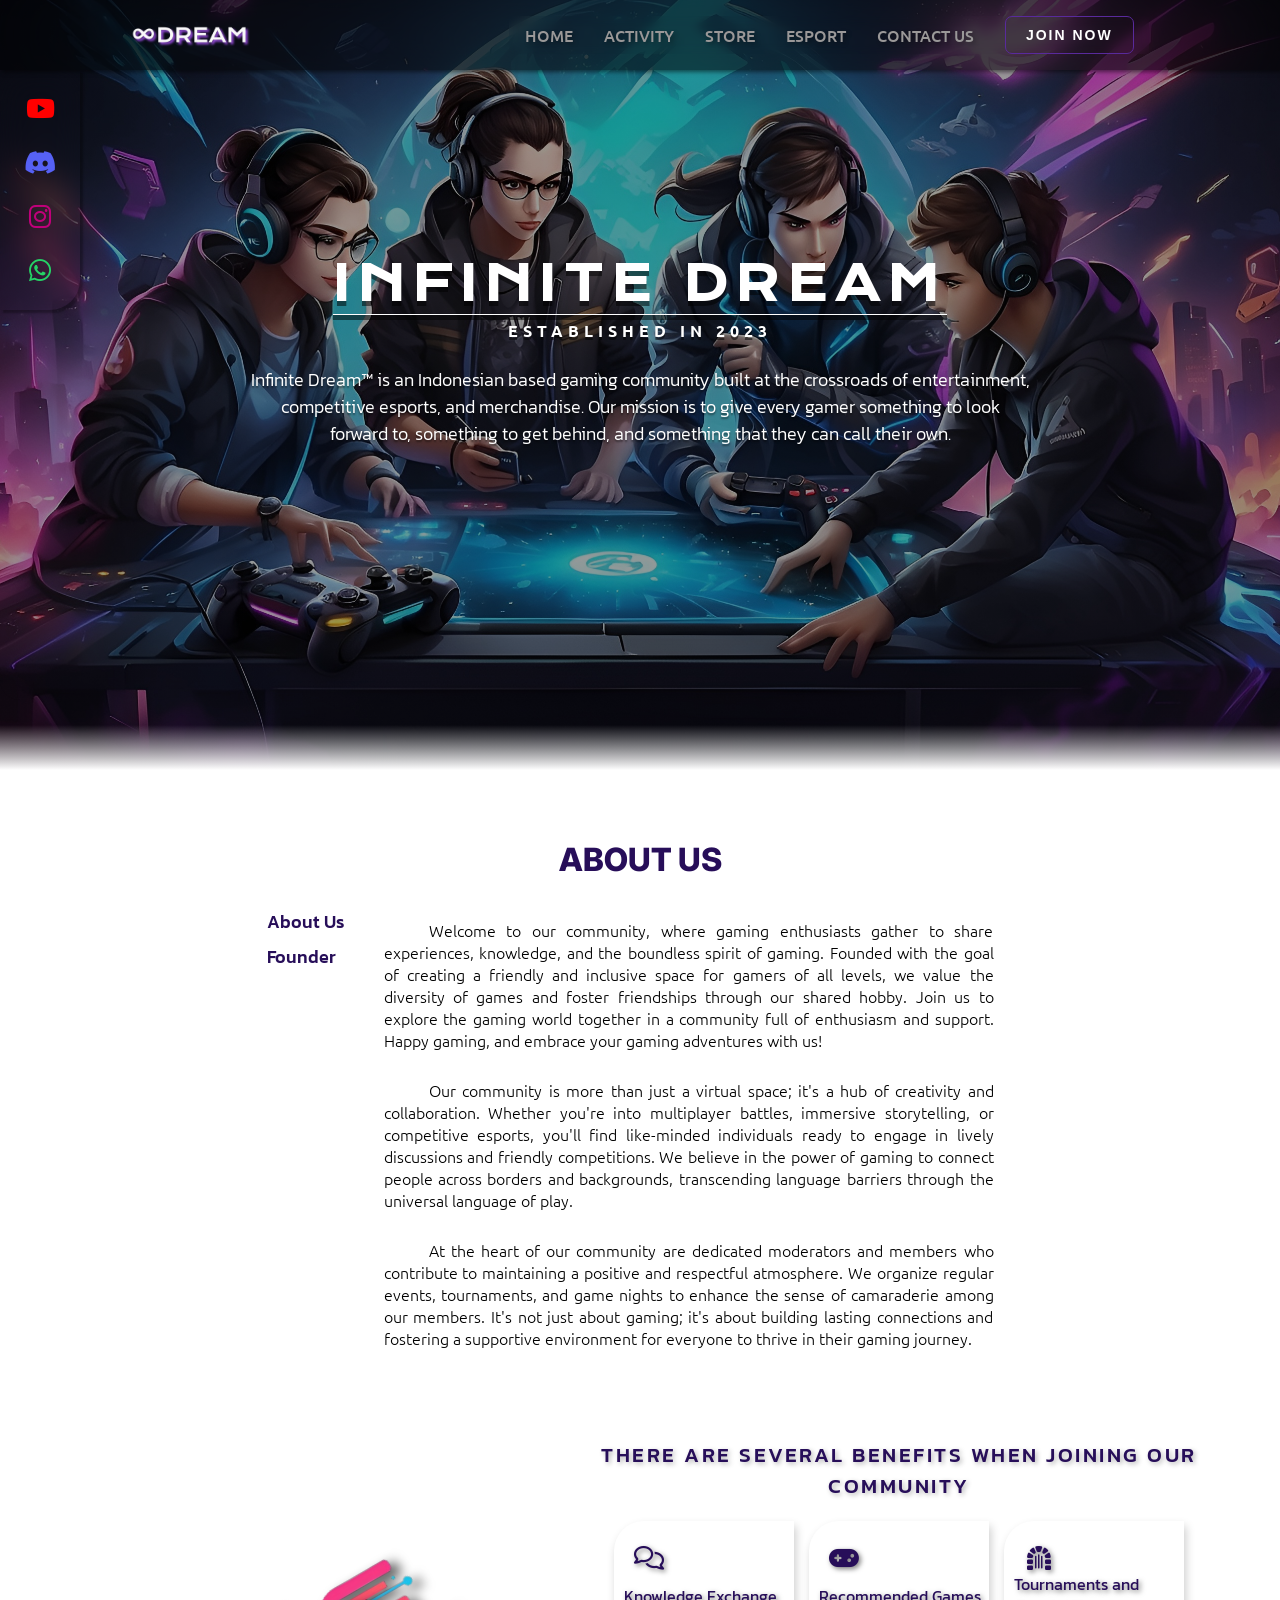
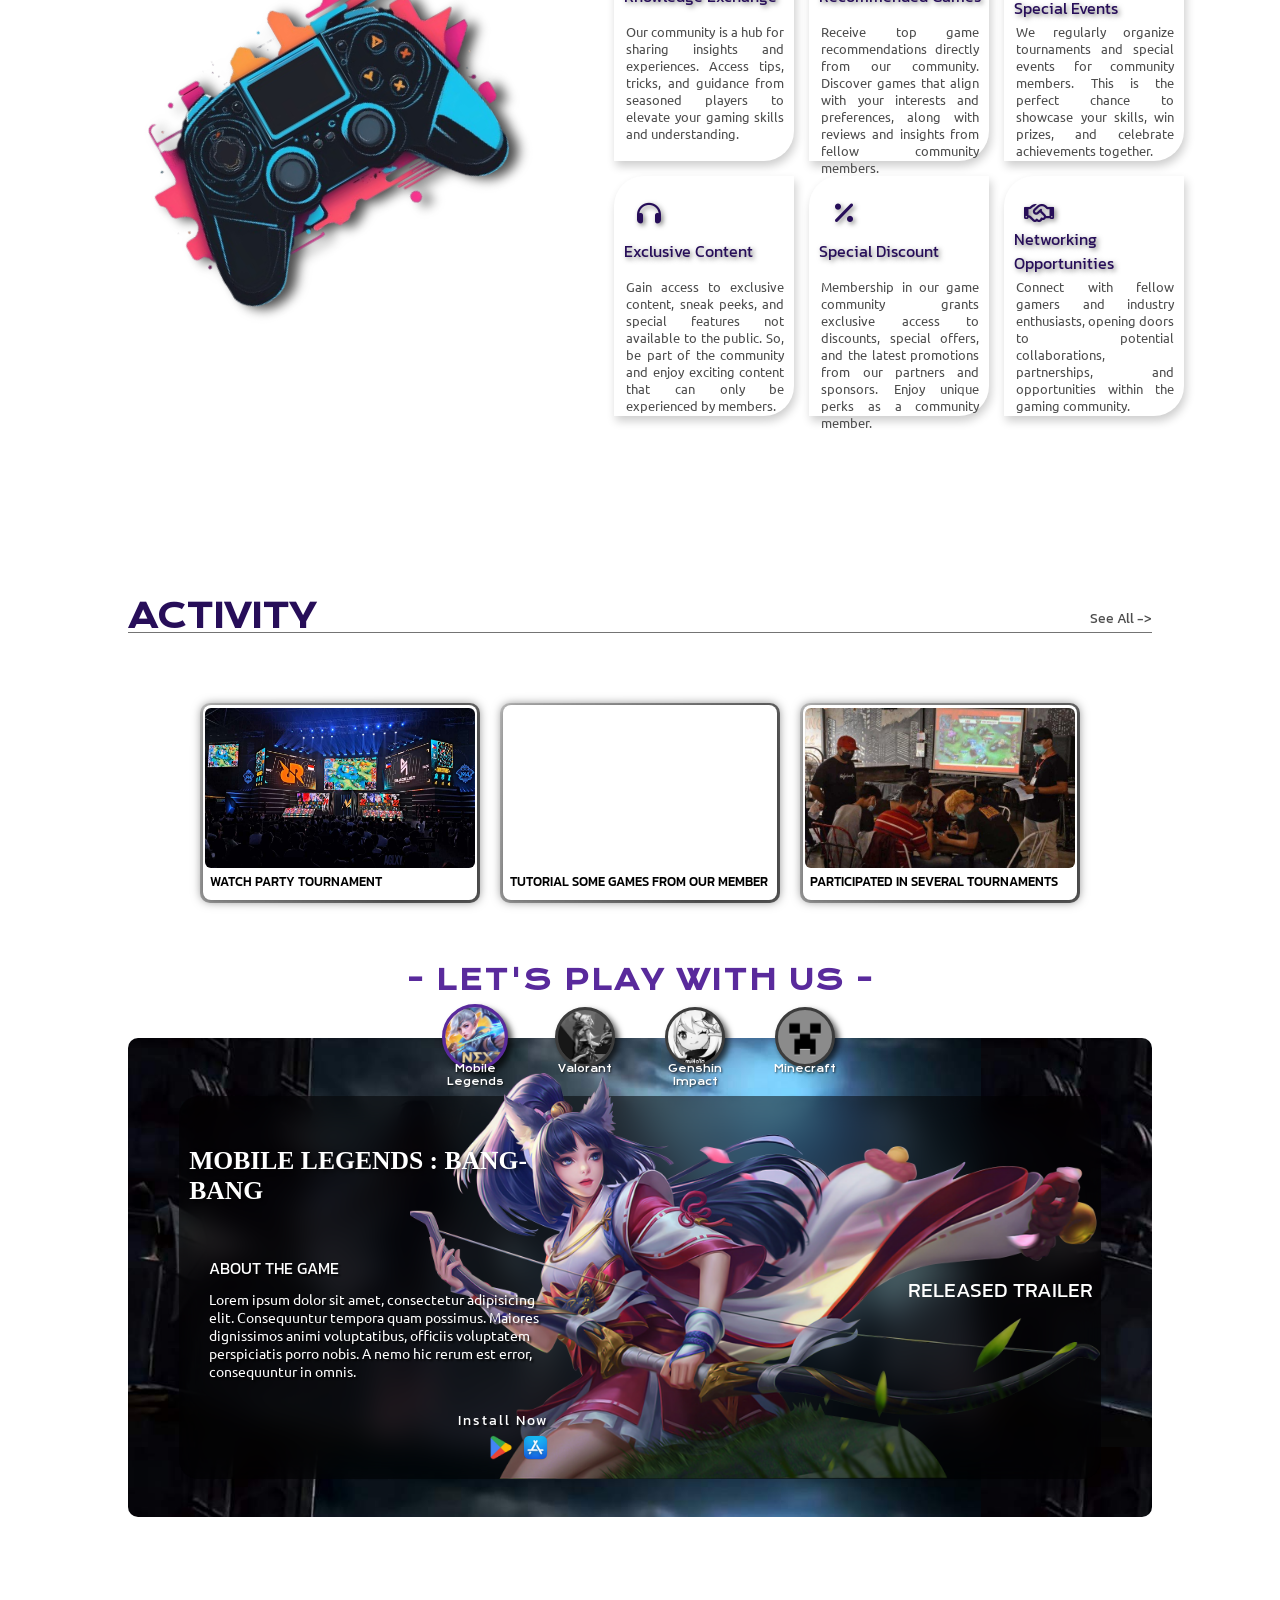
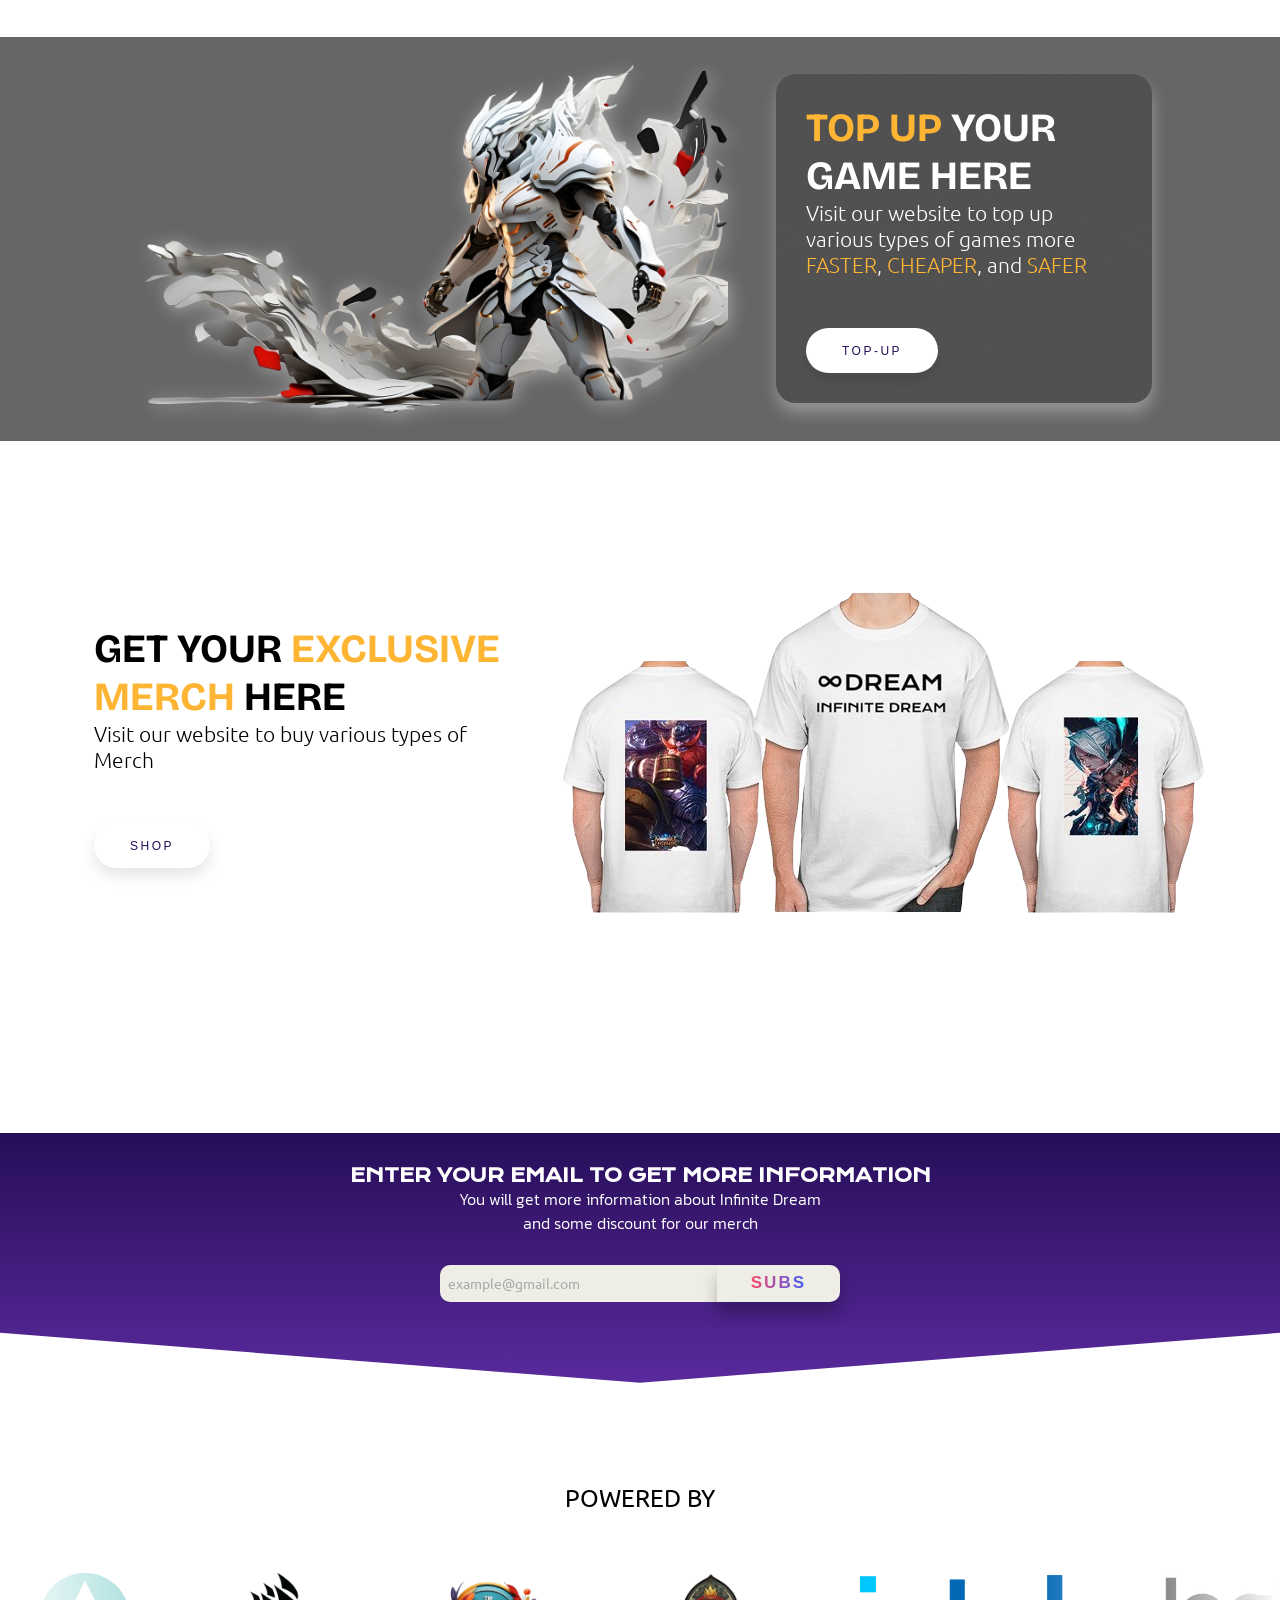
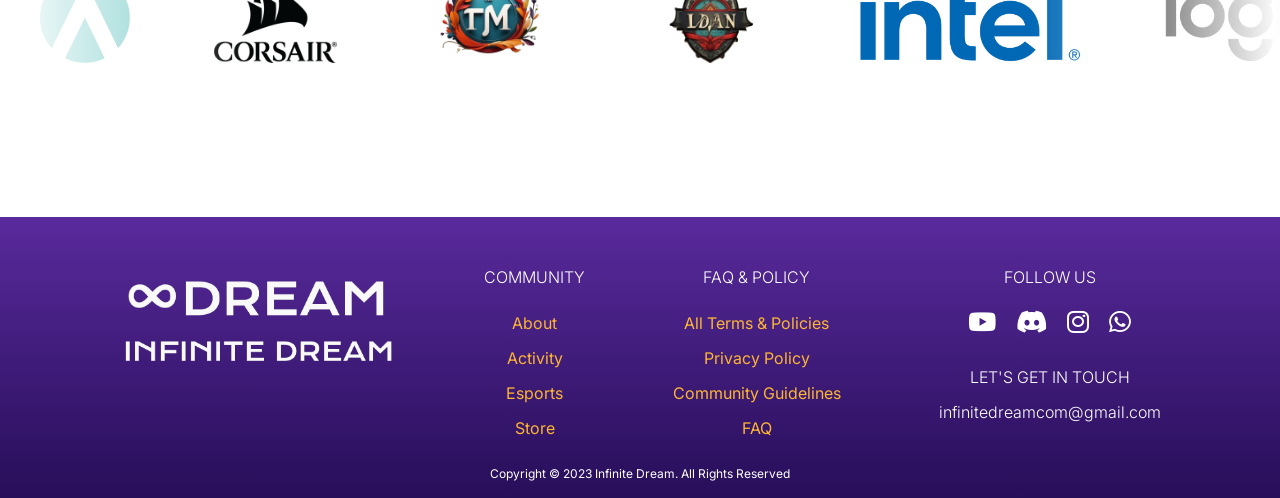
==== commit 4665721c: "Update index.html" ====
--- a/index.html
+++ b/index.html
@@ -10,10 +10,9 @@
     <link rel="stylesheet" href="2_css/popup.css">
     <link rel="stylesheet" href="2_css/a_home-about.css">
     <link rel="stylesheet" href="2_css/about-right-2.css">
-    <link rel=“stylesheet” type=“text/css” href=”2_css/a_home.css”>
-    <link rel="stylesheet" href="/2_css/a_home.css">
-    <link rel="stylesheet" href="../2_css/footer.css">
-    <link rel="stylesheet" href="../2_css/partners.css">
+    <link rel="stylesheet" href="2_css/a_home.css">
+    <link rel="stylesheet" href="2_css/footer.css">
+    <link rel="stylesheet" href="2_css/partners.css">
 
     <!--Font Google-->
     <link rel="preconnect" href="https://fonts.googleapis.com">
